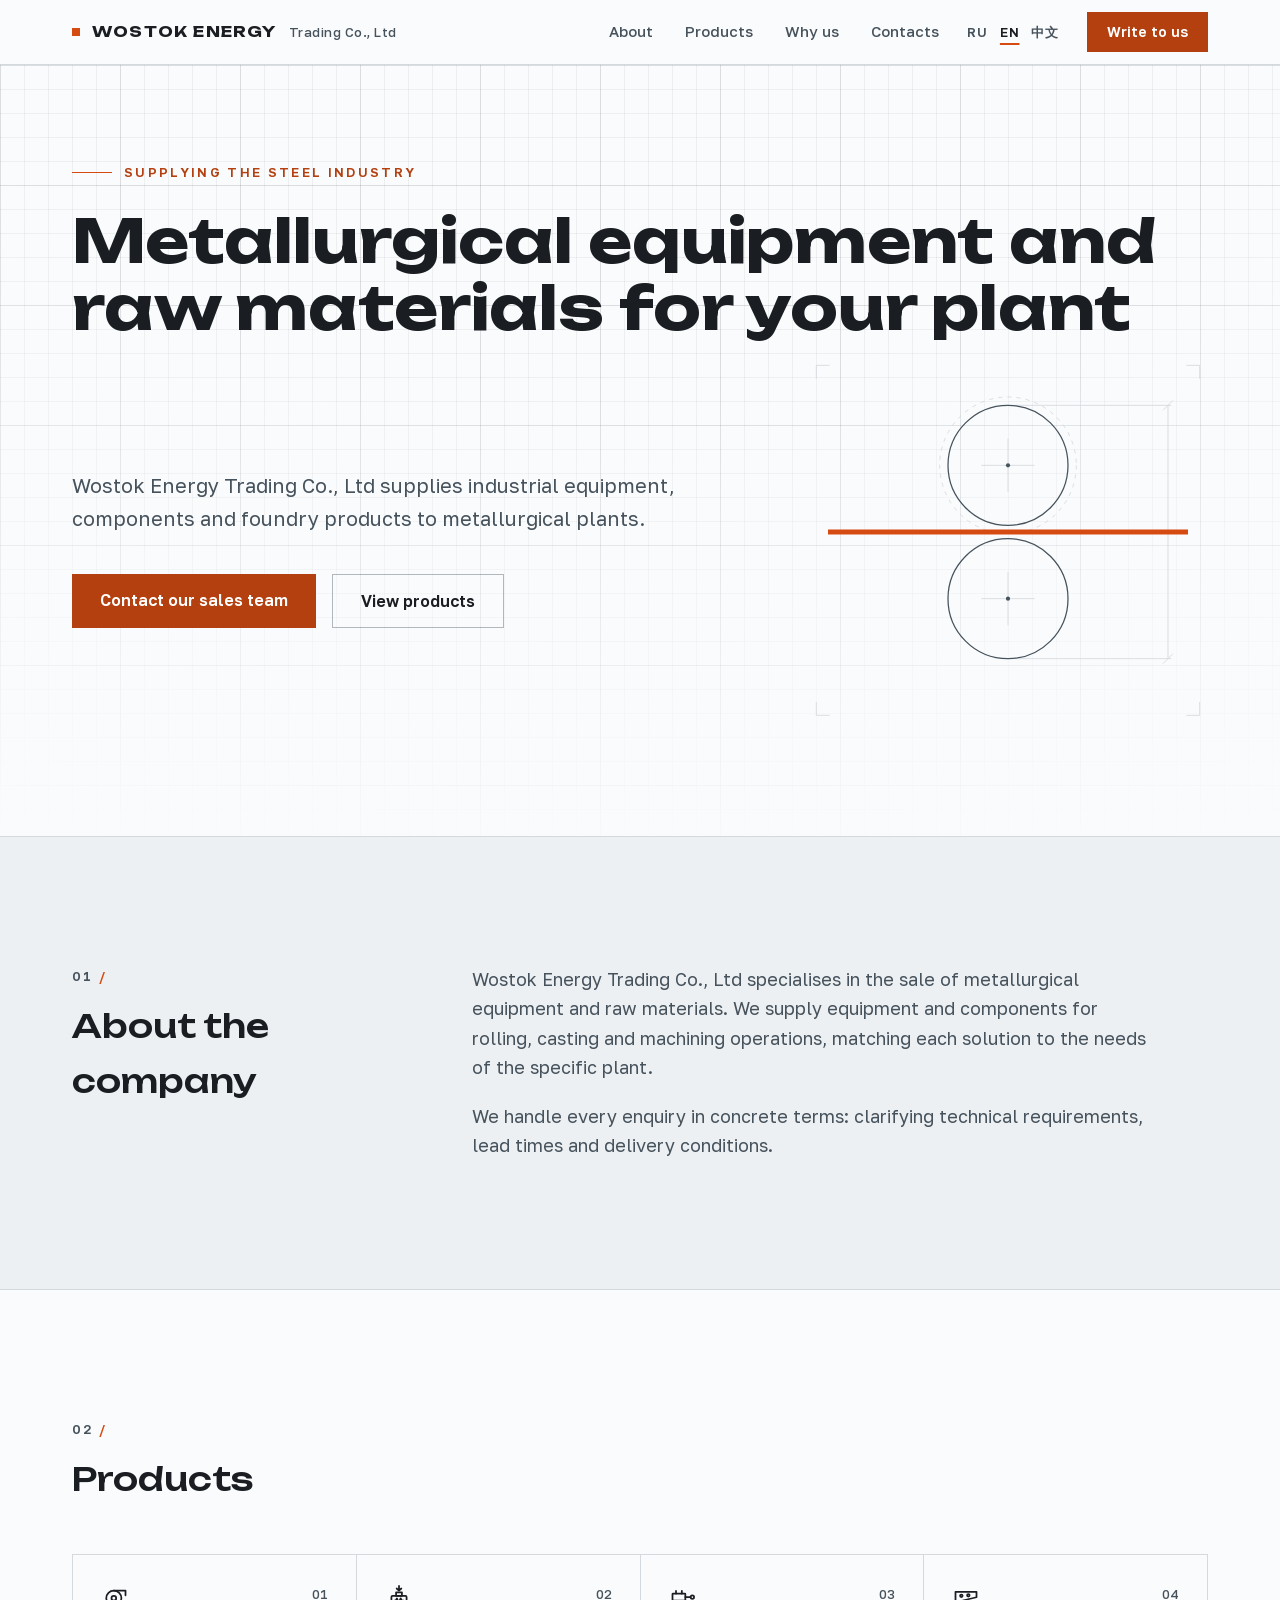
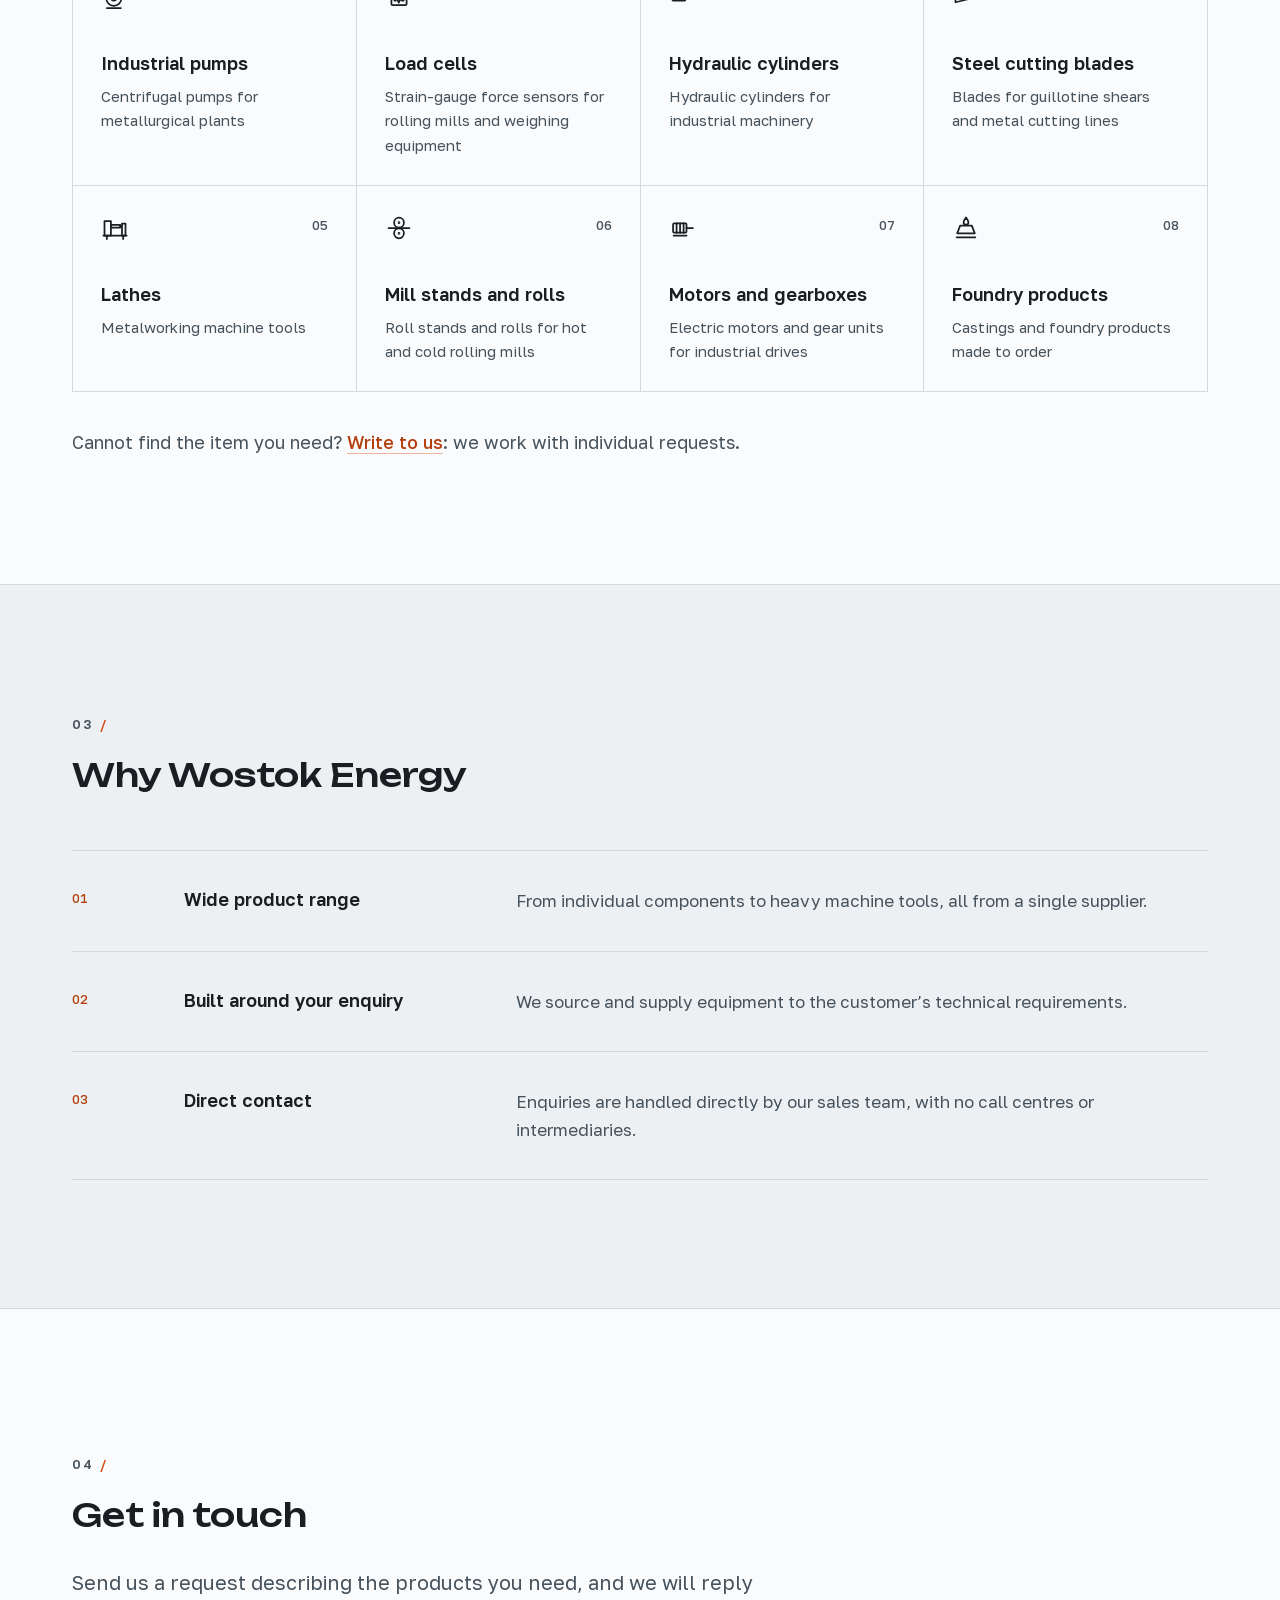
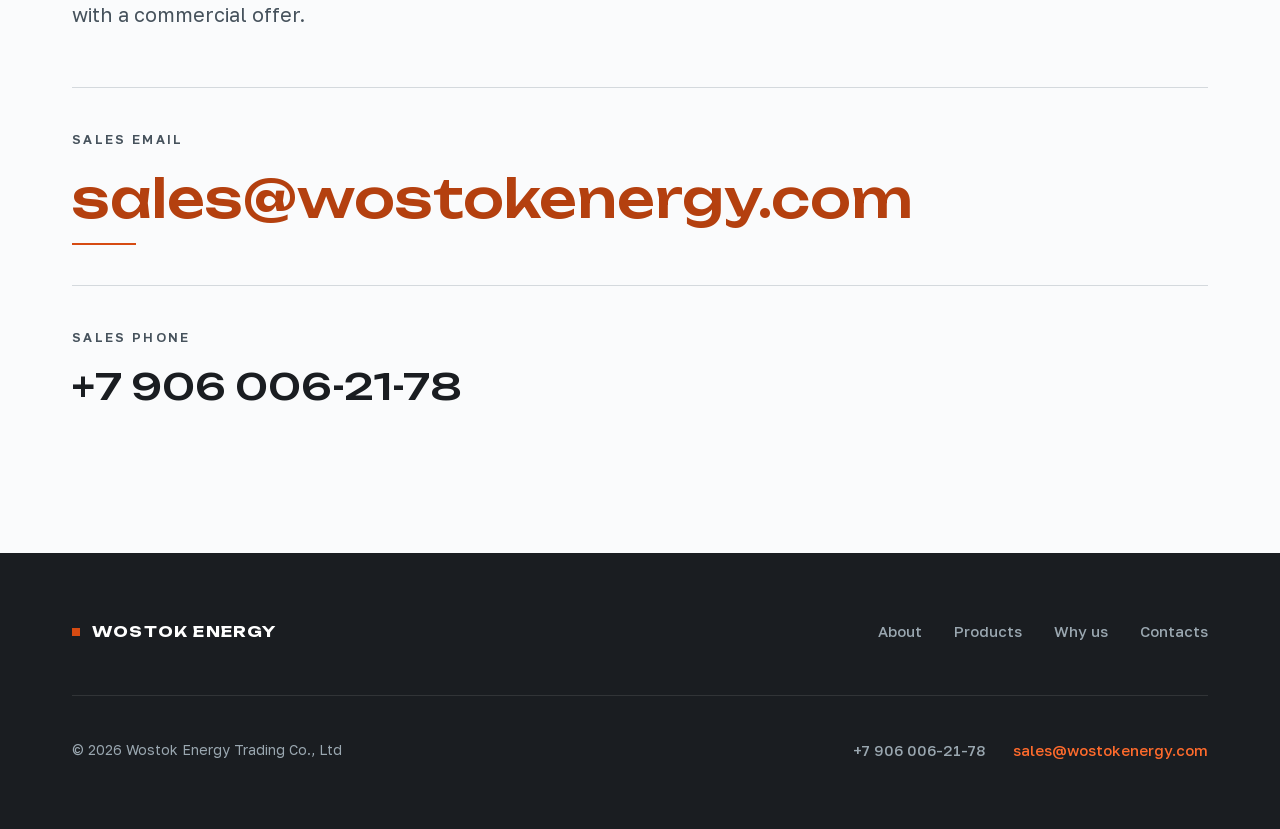
==== en/index.html @ ae7dab04 "Adding English and Chinese languages to website Allow users to toggle between Russian/English/Chines" ====
<!DOCTYPE html><html lang="en"><head><meta charset="UTF-8"><meta name="viewport" content="width=device-width, initial-scale=1"><title>Wostok Energy Trading Co., Ltd — Metallurgical Equipment and Raw Materials</title><meta name="description" content="Supplier of metallurgical equipment and raw materials: industrial pumps, hydraulic cylinders, mill stands and rolls, foundry products for steel plants."><link rel="canonical" href="https://wostokenergy.com/en/"><link rel="alternate" hreflang="ru" href="https://wostokenergy.com/"><link rel="alternate" hreflang="en" href="https://wostokenergy.com/en/"><link rel="alternate" hreflang="zh-CN" href="https://wostokenergy.com/zh/"><link rel="alternate" hreflang="x-default" href="https://wostokenergy.com/"><link rel="icon" type="image/svg+xml" href="/favicon.svg"><link rel="sitemap" href="/sitemap-index.xml"><meta name="theme-color" content="#FAFBFC"><meta name="generator" content="Astro v7.2.0"><meta property="og:type" content="website"><meta property="og:site_name" content="Wostok Energy Trading Co., Ltd"><meta property="og:title" content="Wostok Energy Trading Co., Ltd — Metallurgical Equipment and Raw Materials"><meta property="og:description" content="Supplier of metallurgical equipment and raw materials: industrial pumps, hydraulic cylinders, mill stands and rolls, foundry products for steel plants."><meta property="og:url" content="https://wostokenergy.com/en/"><meta property="og:image" content="https://wostokenergy.com/og-image.png"><meta property="og:image:width" content="1200"><meta property="og:image:height" content="630"><meta property="og:image:alt" content="Wostok Energy Trading Co., Ltd — metallurgical equipment and raw materials"><meta property="og:locale" content="en_US"><meta property="og:locale:alternate" content="ru_RU"><meta property="og:locale:alternate" content="zh_CN"><meta name="twitter:card" content="summary_large_image"><meta name="twitter:title" content="Wostok Energy Trading Co., Ltd — Metallurgical Equipment and Raw Materials"><meta name="twitter:description" content="Supplier of metallurgical equipment and raw materials: industrial pumps, hydraulic cylinders, mill stands and rolls, foundry products for steel plants."><meta name="twitter:image" content="https://wostokenergy.com/og-image.png"><link rel="preload" href="/fonts/unbounded-cyrillic.woff2" as="font" type="font/woff2" crossorigin><link rel="preload" href="/fonts/unbounded-latin.woff2" as="font" type="font/woff2" crossorigin><link rel="preload" href="/fonts/golos-text-cyrillic.woff2" as="font" type="font/woff2" crossorigin><link rel="preload" href="/fonts/golos-text-latin.woff2" as="font" type="font/woff2" crossorigin><script type="application/ld+json">{"@context":"https://schema.org","@type":"Organization","name":"Wostok Energy Trading Co., Ltd","url":"https://wostokenergy.com/","email":"sales@wostokenergy.com","telephone":"+79060062178","description":"Sale of metallurgical equipment and raw materials: industrial pumps, load cells, hydraulic cylinders, steel cutting blades, lathes, mill stands and rolls, motors and gearboxes, foundry products.","contactPoint":{"@type":"ContactPoint","contactType":"sales","email":"sales@wostokenergy.com","telephone":"+79060062178"}}</script><link rel="stylesheet" href="/_astro/Footer.1zyD-YmN.css"></head><body><a href="#main" class="skip-link">Skip to content</a><header class="sticky top-0 z-40 border-b border-line bg-paper" data-astro-cid-nen7h5rs><div class="relative mx-auto flex h-16 max-w-[1200px] items-center justify-between gap-4 px-5 md:px-8" data-astro-cid-nen7h5rs><a href="/en/" class="flex min-h-11 items-center gap-3 whitespace-nowrap" data-astro-cid-nen7h5rs><span class="block size-2 bg-molten" aria-hidden="true" data-astro-cid-nen7h5rs></span><span class="font-display text-[15px] font-bold tracking-[0.08em] text-graphite" data-astro-cid-nen7h5rs>WOSTOK ENERGY</span><span class="hidden text-[13px] font-medium tracking-[0.04em] text-steel xl:block" data-astro-cid-nen7h5rs>Trading Co.,&nbsp;Ltd</span></a><div class="flex items-center gap-5 lg:gap-7" data-astro-cid-nen7h5rs><nav class="hidden items-center gap-8 lg:flex" aria-label="Main navigation" data-astro-cid-nen7h5rs><a href="#about" class="text-[15px] font-medium whitespace-nowrap text-steel transition-colors hover:text-graphite" data-astro-cid-nen7h5rs>About</a><a href="#products" class="text-[15px] font-medium whitespace-nowrap text-steel transition-colors hover:text-graphite" data-astro-cid-nen7h5rs>Products</a><a href="#advantages" class="text-[15px] font-medium whitespace-nowrap text-steel transition-colors hover:text-graphite" data-astro-cid-nen7h5rs>Why us</a><a href="#contacts" class="text-[15px] font-medium whitespace-nowrap text-steel transition-colors hover:text-graphite" data-astro-cid-nen7h5rs>Contacts</a></nav><nav aria-label="Language" class="hidden items-center gap-3 sm:flex" data-astro-cid-nen7h5rs><a href="/" hreflang="ru" class="inline-block py-2 text-[13px] font-semibold tracking-[0.06em] whitespace-nowrap text-steel transition-colors hover:text-graphite" data-astro-cid-nen7h5rs>RU</a><span aria-current="page" class="text-[13px] font-semibold tracking-[0.06em] whitespace-nowrap text-graphite underline decoration-molten decoration-2 underline-offset-[6px]" data-astro-cid-nen7h5rs>EN</span><a href="/zh/" hreflang="zh-CN" class="inline-block py-2 text-[13px] font-semibold tracking-[0.06em] whitespace-nowrap text-steel transition-colors hover:text-graphite" data-astro-cid-nen7h5rs>中文</a></nav><a href="mailto:sales@wostokenergy.com" class="hidden bg-molten-ink px-5 py-2.5 text-sm font-semibold whitespace-nowrap text-white transition-colors hover:bg-graphite lg:block" data-astro-cid-nen7h5rs>Write to us</a><details id="mnav" class="lg:hidden" data-astro-cid-nen7h5rs><summary class="flex size-11 cursor-pointer items-center justify-center text-graphite transition-colors hover:text-molten-ink" data-astro-cid-nen7h5rs><span class="sr-only" data-astro-cid-nen7h5rs>Menu</span><svg class="icon-menu" width="24" height="24" viewBox="0 0 24 24" fill="none" stroke="currentColor" stroke-width="1.5" aria-hidden="true" data-astro-cid-nen7h5rs><path d="M3 6.5h18M3 12h18M3 17.5h18" data-astro-cid-nen7h5rs></path></svg><svg class="icon-close" width="24" height="24" viewBox="0 0 24 24" fill="none" stroke="currentColor" stroke-width="1.5" aria-hidden="true" data-astro-cid-nen7h5rs><path d="M5 5l14 14M19 5L5 19" data-astro-cid-nen7h5rs></path></svg></summary><nav class="absolute inset-x-0 top-16 flex flex-col border-b border-line bg-paper px-5 pt-2 pb-5 shadow-[0_16px_32px_rgb(26_29_33_/_0.06)]" aria-label="Mobile navigation" data-astro-cid-nen7h5rs><div class="flex items-center gap-7 border-b border-line py-2 sm:hidden" role="group" aria-label="Language" data-astro-cid-nen7h5rs><a href="/" hreflang="ru" class="inline-block py-2 text-[14px] font-semibold tracking-[0.06em] text-steel transition-colors hover:text-graphite" data-astro-cid-nen7h5rs>RU</a><span aria-current="page" class="inline-block py-2 text-[14px] font-semibold tracking-[0.06em] text-graphite underline decoration-molten decoration-2 underline-offset-[6px]" data-astro-cid-nen7h5rs>EN</span><a href="/zh/" hreflang="zh-CN" class="inline-block py-2 text-[14px] font-semibold tracking-[0.06em] text-steel transition-colors hover:text-graphite" data-astro-cid-nen7h5rs>中文</a></div><a href="#about" class="border-b border-line py-3.5 text-base font-medium text-graphite transition-colors hover:text-molten-ink" data-astro-cid-nen7h5rs>About</a><a href="#products" class="border-b border-line py-3.5 text-base font-medium text-graphite transition-colors hover:text-molten-ink" data-astro-cid-nen7h5rs>Products</a><a href="#advantages" class="border-b border-line py-3.5 text-base font-medium text-graphite transition-colors hover:text-molten-ink" data-astro-cid-nen7h5rs>Why us</a><a href="#contacts" class="border-b border-line py-3.5 text-base font-medium text-graphite transition-colors hover:text-molten-ink" data-astro-cid-nen7h5rs>Contacts</a><a href="mailto:sales@wostokenergy.com" class="mt-5 bg-molten-ink px-5 py-3 text-center text-base font-semibold text-white transition-colors hover:bg-graphite" data-astro-cid-nen7h5rs>Write to us</a></nav></details></div></div></header><!-- The only client-side JavaScript on the page: closes the mobile menu
     after a navigation link is chosen, on an outside tap, or on Escape.
     The menu itself is a plain <details> element and works without it. --><script>
  (function () {
    var d = document.getElementById('mnav');
    if (!d) return;
    document.addEventListener('click', function (e) {
      if (!d.open) return;
      var t = e.target instanceof Element ? e.target : null;
      if (!t) return;
      if (t.closest('#mnav nav a') || !t.closest('#mnav')) d.open = false;
    });
    document.addEventListener('keydown', function (e) {
      if (e.key === 'Escape' && d.open) {
        var inside = d.contains(document.activeElement);
        d.open = false;
        var s = d.querySelector('summary');
        if (inside && s) s.focus();
      }
    });
  })();
</script><main id="main"><section class="relative overflow-hidden border-b border-line"><div class="blueprint-grid absolute inset-0" aria-hidden="true"></div><div class="relative mx-auto max-w-[1200px] px-5 pt-16 pb-20 md:px-8 md:pt-24 md:pb-28"><p class="flex items-center gap-3 text-[13px] font-semibold tracking-[0.18em] uppercase text-molten-ink"><span class="block h-px w-10 bg-molten" aria-hidden="true"></span>Supplying the steel industry</p><h1 class="display-title mt-6 max-w-[24ch] font-display text-[clamp(2.2rem,5vw,3.75rem)] leading-[1.12] font-bold text-graphite lg:hyphens-none">Metallurgical equipment and raw materials for your plant</h1><div class="mt-4 grid items-center gap-14 lg:grid-cols-[minmax(0,1fr)_400px] lg:gap-20"><div><p class="mt-4 max-w-[56ch] text-lg leading-relaxed text-steel md:text-xl">Wostok Energy Trading Co., Ltd supplies industrial equipment, components and foundry products to metallurgical plants.</p><div class="mt-10 flex flex-wrap gap-4"><a href="mailto:sales@wostokenergy.com" class="bg-molten-ink px-7 py-3.5 text-base font-semibold text-white transition-colors hover:bg-graphite">Contact our sales team</a><a href="#products" class="border border-steel/40 px-7 py-3.5 text-base font-semibold text-graphite transition-colors hover:border-molten-ink hover:text-molten-ink">View products</a></div></div><!-- Technical drawing: a roll stand with a hot strip passing through. --><svg class="hidden w-full lg:block" viewBox="0 0 480 440" fill="none" aria-hidden="true"><!-- Crop marks --><g stroke="#D4D9DD" stroke-width="1"><path d="M10 26V10h16M454 10h16v16M10 414v16h16M470 414v16h-16"></path></g><!-- Dimension line with engineering slash ticks --><g stroke="#D4D9DD" stroke-width="1"><path d="M248 58h188M248 362h188M432 58v304"></path><path d="M426 64l12-12M426 368l12-12"></path></g><!-- Pitch circle (dashed) around the top roll --><circle cx="240" cy="130" r="82" stroke="#D4D9DD" stroke-width="1" stroke-dasharray="5 6"></circle><!-- Roll pair --><g stroke="#46525C" stroke-width="1.5"><circle cx="240" cy="130" r="72"></circle><circle cx="240" cy="290" r="72"></circle></g><!-- Centre crosshairs --><g stroke="#D4D9DD" stroke-width="1"><path d="M240 98v64M208 130h64M240 258v64M208 290h64"></path></g><g fill="#46525C"><circle cx="240" cy="130" r="2.5"></circle><circle cx="240" cy="290" r="2.5"></circle></g><!-- Hot strip between the rolls --><rect x="24" y="207" width="432" height="6" fill="#D64B12"></rect></svg></div></div></section><section id="about" class="scroll-mt-20 border-b border-line bg-mist"><div class="reveal mx-auto grid max-w-[1200px] gap-10 px-5 py-24 md:px-8 md:py-32 lg:grid-cols-[320px_minmax(0,1fr)] lg:gap-20"><div><p class="text-[13px] font-semibold tracking-[0.18em] text-steel tabular-nums">01 <span class="text-molten" aria-hidden="true">/</span></p><h2 class="mt-3 font-display text-[1.65rem] font-medium text-graphite md:text-[2rem]">About the company</h2></div><div class="max-w-[62ch] space-y-5 text-lg leading-relaxed text-steel"><p>Wostok Energy Trading Co., Ltd specialises in the sale of metallurgical equipment and raw materials. We supply equipment and components for rolling, casting and machining operations, matching each solution to the needs of the specific plant.</p><p>We handle every enquiry in concrete terms: clarifying technical requirements, lead times and delivery conditions.</p></div></div></section><section id="products" class="scroll-mt-20 border-b border-line bg-paper"><div class="mx-auto max-w-[1200px] px-5 py-24 md:px-8 md:py-32"><div class="reveal"><p class="text-[13px] font-semibold tracking-[0.18em] text-steel tabular-nums">02 <span class="text-molten" aria-hidden="true">/</span></p><h2 class="mt-3 font-display text-[1.65rem] font-medium text-graphite md:text-[2rem]">Products</h2></div><ul class="reveal mt-12 grid grid-cols-1 gap-px border border-line bg-line sm:grid-cols-2 xl:grid-cols-4"><li class="group flex flex-col gap-10 bg-paper p-7 transition-colors hover:bg-mist"><div class="flex items-start justify-between"><svg class="text-graphite transition-colors group-hover:text-molten-ink" width="28" height="28" viewBox="0 0 24 24" fill="none" stroke="currentColor" stroke-width="1.5" stroke-linecap="round" stroke-linejoin="round" aria-hidden="true"><circle cx="11" cy="13" r="6.5"/><path d="M11 6.5h10v4"/><circle cx="11" cy="13" r="2"/><path d="M5 21.5h12"/></svg><span class="text-[13px] font-medium text-steel tabular-nums" aria-hidden="true">01</span></div><div><h3 class="text-lg leading-snug font-semibold text-graphite">Industrial pumps</h3><p class="mt-2 text-[15px] leading-relaxed text-steel">Centrifugal pumps for metallurgical plants</p></div></li><li class="group flex flex-col gap-10 bg-paper p-7 transition-colors hover:bg-mist"><div class="flex items-start justify-between"><svg class="text-graphite transition-colors group-hover:text-molten-ink" width="28" height="28" viewBox="0 0 24 24" fill="none" stroke="currentColor" stroke-width="1.5" stroke-linecap="round" stroke-linejoin="round" aria-hidden="true"><path d="M12 2.5v4M10 4.7l2 1.8 2-1.8"/><rect x="9.5" y="8" width="5" height="3"/><rect x="5.5" y="11" width="13" height="8" rx="1"/><path d="M8 15h1.2l1-1.8 1.6 3.6 1.6-3.6 1 1.8H16"/></svg><span class="text-[13px] font-medium text-steel tabular-nums" aria-hidden="true">02</span></div><div><h3 class="text-lg leading-snug font-semibold text-graphite">Load cells</h3><p class="mt-2 text-[15px] leading-relaxed text-steel">Strain-gauge force sensors for rolling mills and weighing equipment</p></div></li><li class="group flex flex-col gap-10 bg-paper p-7 transition-colors hover:bg-mist"><div class="flex items-start justify-between"><svg class="text-graphite transition-colors group-hover:text-molten-ink" width="28" height="28" viewBox="0 0 24 24" fill="none" stroke="currentColor" stroke-width="1.5" stroke-linecap="round" stroke-linejoin="round" aria-hidden="true"><rect x="3" y="9" width="11" height="6" rx="0.5"/><path d="M14 12h4.5M6 9V6.8M11 9V6.8"/><circle cx="20" cy="12" r="1.5"/></svg><span class="text-[13px] font-medium text-steel tabular-nums" aria-hidden="true">03</span></div><div><h3 class="text-lg leading-snug font-semibold text-graphite">Hydraulic cylinders</h3><p class="mt-2 text-[15px] leading-relaxed text-steel">Hydraulic cylinders for industrial machinery</p></div></li><li class="group flex flex-col gap-10 bg-paper p-7 transition-colors hover:bg-mist"><div class="flex items-start justify-between"><svg class="text-graphite transition-colors group-hover:text-molten-ink" width="28" height="28" viewBox="0 0 24 24" fill="none" stroke="currentColor" stroke-width="1.5" stroke-linecap="round" stroke-linejoin="round" aria-hidden="true"><path d="M3 7.5h18v4.7L3 16.5z"/><circle cx="8" cy="11" r="1.1"/><circle cx="14" cy="10.6" r="1.1"/></svg><span class="text-[13px] font-medium text-steel tabular-nums" aria-hidden="true">04</span></div><div><h3 class="text-lg leading-snug font-semibold text-graphite">Steel cutting blades</h3><p class="mt-2 text-[15px] leading-relaxed text-steel">Blades for guillotine shears and metal cutting lines</p></div></li><li class="group flex flex-col gap-10 bg-paper p-7 transition-colors hover:bg-mist"><div class="flex items-start justify-between"><svg class="text-graphite transition-colors group-hover:text-molten-ink" width="28" height="28" viewBox="0 0 24 24" fill="none" stroke="currentColor" stroke-width="1.5" stroke-linecap="round" stroke-linejoin="round" aria-hidden="true"><rect x="3" y="6" width="5.5" height="12.5"/><rect x="8.5" y="9.4" width="8" height="2.2"/><path d="M16.5 10.5H18"/><rect x="18" y="8.2" width="3" height="10.3"/><path d="M2 18.5h20M5 18.5v3M19 18.5v3"/></svg><span class="text-[13px] font-medium text-steel tabular-nums" aria-hidden="true">05</span></div><div><h3 class="text-lg leading-snug font-semibold text-graphite">Lathes</h3><p class="mt-2 text-[15px] leading-relaxed text-steel">Metalworking machine tools</p></div></li><li class="group flex flex-col gap-10 bg-paper p-7 transition-colors hover:bg-mist"><div class="flex items-start justify-between"><svg class="text-graphite transition-colors group-hover:text-molten-ink" width="28" height="28" viewBox="0 0 24 24" fill="none" stroke="currentColor" stroke-width="1.5" stroke-linecap="round" stroke-linejoin="round" aria-hidden="true"><circle cx="12" cy="7.4" r="4.2"/><circle cx="12" cy="16.6" r="4.2"/><path d="M3 12h18"/><circle cx="12" cy="7.4" r="0.4"/><circle cx="12" cy="16.6" r="0.4"/></svg><span class="text-[13px] font-medium text-steel tabular-nums" aria-hidden="true">06</span></div><div><h3 class="text-lg leading-snug font-semibold text-graphite">Mill stands and rolls</h3><p class="mt-2 text-[15px] leading-relaxed text-steel">Roll stands and rolls for hot and cold rolling mills</p></div></li><li class="group flex flex-col gap-10 bg-paper p-7 transition-colors hover:bg-mist"><div class="flex items-start justify-between"><svg class="text-graphite transition-colors group-hover:text-molten-ink" width="28" height="28" viewBox="0 0 24 24" fill="none" stroke="currentColor" stroke-width="1.5" stroke-linecap="round" stroke-linejoin="round" aria-hidden="true"><rect x="3.5" y="8" width="11.5" height="8" rx="1"/><path d="M6.5 8v8M9.5 8v8M12.5 8v8M15 12h5.5M4 18.5h11"/></svg><span class="text-[13px] font-medium text-steel tabular-nums" aria-hidden="true">07</span></div><div><h3 class="text-lg leading-snug font-semibold text-graphite">Motors and gearboxes</h3><p class="mt-2 text-[15px] leading-relaxed text-steel">Electric motors and gear units for industrial drives</p></div></li><li class="group flex flex-col gap-10 bg-paper p-7 transition-colors hover:bg-mist"><div class="flex items-start justify-between"><svg class="text-graphite transition-colors group-hover:text-molten-ink" width="28" height="28" viewBox="0 0 24 24" fill="none" stroke="currentColor" stroke-width="1.5" stroke-linecap="round" stroke-linejoin="round" aria-hidden="true"><path d="M12 3c-1.4 1.8-2.1 2.9-2.1 4a2.1 2.1 0 0 0 4.2 0c0-1.1-.7-2.2-2.1-4Z"/><path d="M4.5 16.5 7 10h10l2.5 6.5zM4 20h16"/></svg><span class="text-[13px] font-medium text-steel tabular-nums" aria-hidden="true">08</span></div><div><h3 class="text-lg leading-snug font-semibold text-graphite">Foundry products</h3><p class="mt-2 text-[15px] leading-relaxed text-steel">Castings and foundry products made to order</p></div></li></ul><p class="mt-9 max-w-[70ch] text-lg text-steel">Cannot find the item you need? <a href="mailto:sales@wostokenergy.com" class="font-medium text-molten-ink underline decoration-molten/40 underline-offset-4 transition-colors hover:text-graphite hover:decoration-molten">Write to us</a>: we work with individual requests.</p></div></section><section id="advantages" class="scroll-mt-20 border-b border-line bg-mist"><div class="mx-auto max-w-[1200px] px-5 py-24 md:px-8 md:py-32"><div class="reveal"><p class="text-[13px] font-semibold tracking-[0.18em] text-steel tabular-nums">03 <span class="text-molten" aria-hidden="true">/</span></p><h2 class="mt-3 font-display text-[1.65rem] font-medium text-graphite md:text-[2rem]">Why Wostok Energy</h2></div><ul class="reveal mt-12 border-t border-line"><li class="grid gap-2 border-b border-line py-8 md:grid-cols-[80px_300px_minmax(0,1fr)] md:gap-8 md:py-9"><span class="text-[13px] font-medium text-molten-ink tabular-nums" aria-hidden="true">01</span><h3 class="text-lg leading-snug font-semibold text-graphite">Wide product range</h3><p class="max-w-[62ch] text-[17px] leading-relaxed text-steel">From individual components to heavy machine tools, all from a single supplier.</p></li><li class="grid gap-2 border-b border-line py-8 md:grid-cols-[80px_300px_minmax(0,1fr)] md:gap-8 md:py-9"><span class="text-[13px] font-medium text-molten-ink tabular-nums" aria-hidden="true">02</span><h3 class="text-lg leading-snug font-semibold text-graphite">Built around your enquiry</h3><p class="max-w-[62ch] text-[17px] leading-relaxed text-steel">We source and supply equipment to the customer’s technical requirements.</p></li><li class="grid gap-2 border-b border-line py-8 md:grid-cols-[80px_300px_minmax(0,1fr)] md:gap-8 md:py-9"><span class="text-[13px] font-medium text-molten-ink tabular-nums" aria-hidden="true">03</span><h3 class="text-lg leading-snug font-semibold text-graphite">Direct contact</h3><p class="max-w-[62ch] text-[17px] leading-relaxed text-steel">Enquiries are handled directly by our sales team, with no call centres or intermediaries.</p></li></ul></div></section><section id="contacts" class="scroll-mt-20 bg-paper"><div class="reveal mx-auto max-w-[1200px] px-5 py-24 md:px-8 md:py-36"><p class="text-[13px] font-semibold tracking-[0.18em] text-steel tabular-nums">04 <span class="text-molten" aria-hidden="true">/</span></p><h2 class="mt-3 font-display text-[1.65rem] font-medium text-graphite md:text-[2rem]">Get in touch</h2><p class="mt-6 max-w-[58ch] text-lg leading-relaxed text-steel md:text-xl">Send us a request describing the products you need, and we will reply with a commercial offer.</p><div class="mt-14 border-t border-line pt-10"><p class="text-[13px] font-semibold tracking-[0.18em] uppercase text-steel">Sales email</p><a href="mailto:sales@wostokenergy.com" class="group mt-4 inline-block font-display text-[clamp(1.1rem,4.8vw,3.25rem)] leading-tight font-medium text-molten-ink [overflow-wrap:anywhere]">sales@wostokenergy.com<span class="mt-3 block h-0.5 w-16 bg-molten transition-[width] duration-300 group-hover:w-full motion-reduce:transition-none" aria-hidden="true"></span></a></div><div class="mt-10 border-t border-line pt-10"><p class="text-[13px] font-semibold tracking-[0.18em] uppercase text-steel">Sales phone</p><a href="tel:+79060062178" class="mt-4 inline-block font-display text-[clamp(1rem,3.4vw,2.25rem)] leading-tight font-medium whitespace-nowrap text-graphite transition-colors hover:text-molten-ink">+7&nbsp;906&nbsp;006-21-78</a></div></div></section></main><footer class="bg-graphite text-white"><div class="mx-auto max-w-[1200px] px-5 py-14 md:px-8"><div class="flex flex-col justify-between gap-10 md:flex-row md:items-center"><p class="flex items-center gap-3"><span class="block size-2 bg-molten" aria-hidden="true"></span><span class="font-display text-[15px] font-bold tracking-[0.08em]">WOSTOK ENERGY</span></p><nav aria-label="Footer navigation"><ul class="flex flex-wrap gap-x-8 gap-y-2"><li><a href="#about" class="inline-block py-2.5 text-[15px] font-medium text-footer-muted transition-colors hover:text-white">About</a></li><li><a href="#products" class="inline-block py-2.5 text-[15px] font-medium text-footer-muted transition-colors hover:text-white">Products</a></li><li><a href="#advantages" class="inline-block py-2.5 text-[15px] font-medium text-footer-muted transition-colors hover:text-white">Why us</a></li><li><a href="#contacts" class="inline-block py-2.5 text-[15px] font-medium text-footer-muted transition-colors hover:text-white">Contacts</a></li></ul></nav></div><div class="mt-10 flex flex-col justify-between gap-4 border-t border-white/10 pt-8 md:flex-row md:items-center"><p class="text-sm text-footer-muted">© 2026 Wostok Energy Trading Co.,&nbsp;Ltd</p><div class="flex flex-wrap items-center gap-x-7 gap-y-1"><a href="tel:+79060062178" class="inline-block py-2.5 text-[15px] font-medium whitespace-nowrap text-footer-muted transition-colors hover:text-white">+7&nbsp;906&nbsp;006-21-78</a><a href="mailto:sales@wostokenergy.com" class="inline-block py-2.5 text-[15px] font-medium text-molten-glow transition-colors hover:text-white">sales@wostokenergy.com</a></div></div></div></footer></body></html>
---- _astro/Footer.1zyD-YmN.css ----
/*! tailwindcss v4.3.3 | MIT License | https://tailwindcss.com */
@layer properties{@supports (((-webkit-hyphens:none)) and (not (margin-trim:inline))) or ((-moz-orient:inline) and (not (color:rgb(from red r g b)))){*,:before,:after,::backdrop{--tw-space-y-reverse:0;--tw-border-style:solid;--tw-leading:initial;--tw-font-weight:initial;--tw-tracking:initial;--tw-ordinal:initial;--tw-slashed-zero:initial;--tw-numeric-figure:initial;--tw-numeric-spacing:initial;--tw-numeric-fraction:initial;--tw-shadow:0 0 #0000;--tw-shadow-color:initial;--tw-shadow-alpha:100%;--tw-inset-shadow:0 0 #0000;--tw-inset-shadow-color:initial;--tw-inset-shadow-alpha:100%;--tw-ring-color:initial;--tw-ring-shadow:0 0 #0000;--tw-inset-ring-color:initial;--tw-inset-ring-shadow:0 0 #0000;--tw-ring-inset:initial;--tw-ring-offset-width:0px;--tw-ring-offset-color:#fff;--tw-ring-offset-shadow:0 0 #0000;--tw-outline-style:solid;--tw-duration:initial}}}@layer theme{:root,:host{--font-sans:-apple-system, BlinkMacSystemFont, "Segoe UI", Roboto, "Helvetica Neue", "Noto Sans", Arial, sans-serif, "Apple Color Emoji", "Segoe UI Emoji", "Segoe UI Symbol", "Noto Color Emoji";--font-mono:ui-monospace, SFMono-Regular, Menlo, Monaco, Consolas, "Liberation Mono", "Courier New", monospace;--color-white:#fff;--spacing:.25rem;--text-sm:.875rem;--text-sm--line-height:calc(1.25 / .875);--text-base:1rem;--text-base--line-height:calc(1.5 / 1);--text-lg:1.125rem;--text-lg--line-height:calc(1.75 / 1.125);--text-xl:1.25rem;--text-xl--line-height:calc(1.75 / 1.25);--font-weight-medium:500;--font-weight-semibold:600;--font-weight-bold:700;--leading-tight:1.25;--leading-snug:1.375;--leading-relaxed:1.625;--default-transition-duration:.15s;--default-transition-timing-function:cubic-bezier(.4, 0, .2, 1);--default-font-family:var(--font-sans);--default-mono-font-family:var(--font-mono);--color-graphite:#1a1d21;--color-steel:#46525c;--color-mist:#edf0f2;--color-paper:#fafbfc;--color-molten:#d64b12;--color-molten-ink:#b4400f;--color-molten-glow:#ff6b2c;--color-line:#d4d9dd;--color-footer-muted:#9aa7b0;--font-display:"Unbounded", system-ui, sans-serif;--font-body:"Golos Text", system-ui, -apple-system, "Segoe UI", Arial, sans-serif}}@layer base{*,:after,:before,::backdrop{box-sizing:border-box;border:0 solid;margin:0;padding:0}::file-selector-button{box-sizing:border-box;border:0 solid;margin:0;padding:0}html,:host{-webkit-text-size-adjust:100%;tab-size:4;line-height:1.5;font-family:var(--default-font-family,-apple-system, BlinkMacSystemFont, "Segoe UI", Roboto, "Helvetica Neue", "Noto Sans", Arial, sans-serif, "Apple Color Emoji", "Segoe UI Emoji", "Segoe UI Symbol", "Noto Color Emoji");font-feature-settings:var(--default-font-feature-settings,normal);font-variation-settings:var(--default-font-variation-settings,normal);-webkit-tap-highlight-color:transparent}hr{height:0;color:inherit;border-top-width:1px}abbr:where([title]){text-decoration:underline dotted}h1,h2,h3,h4,h5,h6{font-size:inherit;font-weight:inherit}a{color:inherit;-webkit-text-decoration:inherit;-webkit-text-decoration:inherit;-webkit-text-decoration:inherit;text-decoration:inherit}b,strong{font-weight:bolder}code,kbd,samp,pre{font-family:var(--default-mono-font-family,ui-monospace, SFMono-Regular, Menlo, Monaco, Consolas, "Liberation Mono", "Courier New", monospace);font-feature-settings:var(--default-mono-font-feature-settings,normal);font-variation-settings:var(--default-mono-font-variation-settings,normal);font-size:1em}small{font-size:80%}sub,sup{vertical-align:baseline;font-size:75%;line-height:0;position:relative}sub{bottom:-.25em}sup{top:-.5em}table{text-indent:0;border-color:inherit;border-collapse:collapse}:-moz-focusring:where(:not(iframe)){outline:auto}progress{vertical-align:baseline}summary{display:list-item}ol,ul,menu{list-style:none}img,svg,video,canvas,audio,iframe,embed,object{vertical-align:middle;display:block}img,video{max-width:100%;height:auto}button,input,select,optgroup,textarea{font:inherit;font-feature-settings:inherit;font-variation-settings:inherit;letter-spacing:inherit;color:inherit;opacity:1;background-color:#0000;border-radius:0}::file-selector-button{font:inherit;font-feature-settings:inherit;font-variation-settings:inherit;letter-spacing:inherit;color:inherit;opacity:1;background-color:#0000;border-radius:0}:where(select:is([multiple],[size])) optgroup{font-weight:bolder}:where(select:is([multiple],[size])) optgroup option{padding-inline-start:20px}::file-selector-button{margin-inline-end:4px}::placeholder{opacity:1}@supports (not ((-webkit-appearance:-apple-pay-button))) or (contain-intrinsic-size:1px){::placeholder{color:currentColor}@supports (color:color-mix(in lab, red, red)){::placeholder{color:color-mix(in oklab, currentcolor 50%, transparent)}}}textarea{resize:vertical}::-webkit-search-decoration{-webkit-appearance:none}::-webkit-date-and-time-value{min-height:1lh;text-align:inherit}::-webkit-datetime-edit{display:inline-flex}::-webkit-datetime-edit-fields-wrapper{padding:0}::-webkit-datetime-edit{padding-block:0}::-webkit-datetime-edit-year-field{padding-block:0}::-webkit-datetime-edit-month-field{padding-block:0}::-webkit-datetime-edit-day-field{padding-block:0}::-webkit-datetime-edit-hour-field{padding-block:0}::-webkit-datetime-edit-minute-field{padding-block:0}::-webkit-datetime-edit-second-field{padding-block:0}::-webkit-datetime-edit-millisecond-field{padding-block:0}::-webkit-datetime-edit-meridiem-field{padding-block:0}::-webkit-calendar-picker-indicator{line-height:1}:-moz-ui-invalid{box-shadow:none}button,input:where([type=button],[type=reset],[type=submit]){appearance:button}::file-selector-button{appearance:button}::-webkit-inner-spin-button{height:auto}::-webkit-outer-spin-button{height:auto}[hidden]:where(:not([hidden=until-found])){display:none!important}html{scroll-behavior:auto}html:lang(zh-CN){--font-display:"Unbounded", "PingFang SC", "Hiragino Sans GB", "Microsoft YaHei", "Noto Sans SC", sans-serif;--font-body:"Golos Text", -apple-system, "PingFang SC", "Hiragino Sans GB", "Microsoft YaHei", "Noto Sans SC", sans-serif}@media (prefers-reduced-motion:no-preference){html{scroll-behavior:smooth}}body{background-color:var(--color-paper);color:var(--color-graphite);font-family:var(--font-body);-webkit-font-smoothing:antialiased;text-rendering:optimizelegibility;line-height:1.7}::selection{background-color:var(--color-molten-ink);color:#fff}:focus-visible{outline:2px solid var(--color-molten-ink);outline-offset:2px}footer :focus-visible{outline-color:var(--color-molten-glow)}summary{list-style:none}summary::-webkit-details-marker{display:none}}@layer components{.display-title{hyphens:auto;-webkit-hyphenate-limit-before:4;-webkit-hyphenate-limit-after:3;hyphenate-limit-chars:8 4 3}.skip-link{z-index:100;background-color:var(--color-graphite);color:#fff;padding:.75rem 1.25rem;font-weight:500;position:fixed;top:.75rem;left:.75rem;transform:translateY(-200%)}.skip-link:focus-visible{transform:none}.blueprint-grid{background-image:linear-gradient(90deg,#46525c12 1px,#0000 1px),linear-gradient(#46525c12 1px,#0000 1px),linear-gradient(90deg,#46525c1c 1px,#0000 1px),linear-gradient(#46525c1c 1px,#0000 1px);background-size:24px 24px,24px 24px,120px 120px,120px 120px;mask-image:radial-gradient(130% 110% at 50% 0,#000 35%,#0000 98%)}}@layer utilities{.visible{visibility:visible}.sr-only{clip-path:inset(50%);white-space:nowrap;border-width:0;width:1px;height:1px;margin:-1px;padding:0;position:absolute;overflow:hidden}.absolute{position:absolute}.relative{position:relative}.static{position:static}.sticky{position:sticky}.inset-0{inset:0}.inset-x-0{inset-inline:0}.top-0{top:0}.top-16{top:calc(var(--spacing) * 16)}.z-40{z-index:40}.mx-auto{margin-inline:auto}.mt-2{margin-top:calc(var(--spacing) * 2)}.mt-3{margin-top:calc(var(--spacing) * 3)}.mt-4{margin-top:calc(var(--spacing) * 4)}.mt-5{margin-top:calc(var(--spacing) * 5)}.mt-6{margin-top:calc(var(--spacing) * 6)}.mt-9{margin-top:calc(var(--spacing) * 9)}.mt-10{margin-top:calc(var(--spacing) * 10)}.mt-12{margin-top:calc(var(--spacing) * 12)}.mt-14{margin-top:calc(var(--spacing) * 14)}.block{display:block}.flex{display:flex}.grid{display:grid}.hidden{display:none}.inline{display:inline}.inline-block{display:inline-block}.size-2{width:calc(var(--spacing) * 2);height:calc(var(--spacing) * 2)}.size-11{width:calc(var(--spacing) * 11);height:calc(var(--spacing) * 11)}.h-0\.5{height:calc(var(--spacing) * .5)}.h-16{height:calc(var(--spacing) * 16)}.h-px{height:1px}.min-h-11{min-height:calc(var(--spacing) * 11)}.w-10{width:calc(var(--spacing) * 10)}.w-16{width:calc(var(--spacing) * 16)}.w-full{width:100%}.max-w-\[24ch\]{max-width:24ch}.max-w-\[56ch\]{max-width:56ch}.max-w-\[58ch\]{max-width:58ch}.max-w-\[62ch\]{max-width:62ch}.max-w-\[70ch\]{max-width:70ch}.max-w-\[1200px\]{max-width:1200px}.shrink{flex-shrink:1}.cursor-pointer{cursor:pointer}.scroll-mt-20{scroll-margin-top:calc(var(--spacing) * 20)}.grid-cols-1{grid-template-columns:repeat(1,minmax(0,1fr))}.flex-col{flex-direction:column}.flex-wrap{flex-wrap:wrap}.items-center{align-items:center}.items-start{align-items:flex-start}.justify-between{justify-content:space-between}.justify-center{justify-content:center}.gap-2{gap:calc(var(--spacing) * 2)}.gap-3{gap:calc(var(--spacing) * 3)}.gap-4{gap:calc(var(--spacing) * 4)}.gap-5{gap:calc(var(--spacing) * 5)}.gap-7{gap:calc(var(--spacing) * 7)}.gap-8{gap:calc(var(--spacing) * 8)}.gap-10{gap:calc(var(--spacing) * 10)}.gap-14{gap:calc(var(--spacing) * 14)}.gap-px{gap:1px}:where(.space-y-5>:not(:last-child)){--tw-space-y-reverse:0;margin-block-start:calc(calc(var(--spacing) * 5) * var(--tw-space-y-reverse));margin-block-end:calc(calc(var(--spacing) * 5) * calc(1 - var(--tw-space-y-reverse)))}.gap-x-7{column-gap:calc(var(--spacing) * 7)}.gap-x-8{column-gap:calc(var(--spacing) * 8)}.gap-y-1{row-gap:var(--spacing)}.gap-y-2{row-gap:calc(var(--spacing) * 2)}.overflow-hidden{overflow:hidden}.border{border-style:var(--tw-border-style);border-width:1px}.border-t{border-top-style:var(--tw-border-style);border-top-width:1px}.border-b{border-bottom-style:var(--tw-border-style);border-bottom-width:1px}.border-line{border-color:var(--color-line)}.border-steel\/40{border-color:#46525c66}@supports (color:color-mix(in lab, red, red)){.border-steel\/40{border-color:color-mix(in oklab, var(--color-steel) 40%, transparent)}}.border-white\/10{border-color:#ffffff1a}@supports (color:color-mix(in lab, red, red)){.border-white\/10{border-color:color-mix(in oklab, var(--color-white) 10%, transparent)}}.bg-graphite{background-color:var(--color-graphite)}.bg-line{background-color:var(--color-line)}.bg-mist{background-color:var(--color-mist)}.bg-molten{background-color:var(--color-molten)}.bg-molten-ink{background-color:var(--color-molten-ink)}.bg-paper{background-color:var(--color-paper)}.p-7{padding:calc(var(--spacing) * 7)}.px-5{padding-inline:calc(var(--spacing) * 5)}.px-7{padding-inline:calc(var(--spacing) * 7)}.py-2{padding-block:calc(var(--spacing) * 2)}.py-2\.5{padding-block:calc(var(--spacing) * 2.5)}.py-3{padding-block:calc(var(--spacing) * 3)}.py-3\.5{padding-block:calc(var(--spacing) * 3.5)}.py-8{padding-block:calc(var(--spacing) * 8)}.py-14{padding-block:calc(var(--spacing) * 14)}.py-24{padding-block:calc(var(--spacing) * 24)}.pt-2{padding-top:calc(var(--spacing) * 2)}.pt-8{padding-top:calc(var(--spacing) * 8)}.pt-10{padding-top:calc(var(--spacing) * 10)}.pt-16{padding-top:calc(var(--spacing) * 16)}.pb-5{padding-bottom:calc(var(--spacing) * 5)}.pb-20{padding-bottom:calc(var(--spacing) * 20)}.text-center{text-align:center}.font-display{font-family:var(--font-display)}.text-base{font-size:var(--text-base);line-height:var(--tw-leading,var(--text-base--line-height))}.text-lg{font-size:var(--text-lg);line-height:var(--tw-leading,var(--text-lg--line-height))}.text-sm{font-size:var(--text-sm);line-height:var(--tw-leading,var(--text-sm--line-height))}.text-\[1\.65rem\]{font-size:1.65rem}.text-\[13px\]{font-size:13px}.text-\[14px\]{font-size:14px}.text-\[15px\]{font-size:15px}.text-\[17px\]{font-size:17px}.text-\[clamp\(1\.1rem\,4\.8vw\,3\.25rem\)\]{font-size:clamp(1.1rem,4.8vw,3.25rem)}.text-\[clamp\(1rem\,3\.4vw\,2\.25rem\)\]{font-size:clamp(1rem,3.4vw,2.25rem)}.text-\[clamp\(2\.2rem\,5vw\,3\.75rem\)\]{font-size:clamp(2.2rem,5vw,3.75rem)}.leading-\[1\.12\]{--tw-leading:1.12;line-height:1.12}.leading-relaxed{--tw-leading:var(--leading-relaxed);line-height:var(--leading-relaxed)}.leading-snug{--tw-leading:var(--leading-snug);line-height:var(--leading-snug)}.leading-tight{--tw-leading:var(--leading-tight);line-height:var(--leading-tight)}.font-bold{--tw-font-weight:var(--font-weight-bold);font-weight:var(--font-weight-bold)}.font-medium{--tw-font-weight:var(--font-weight-medium);font-weight:var(--font-weight-medium)}.font-semibold{--tw-font-weight:var(--font-weight-semibold);font-weight:var(--font-weight-semibold)}.tracking-\[0\.04em\]{--tw-tracking:.04em;letter-spacing:.04em}.tracking-\[0\.06em\]{--tw-tracking:.06em;letter-spacing:.06em}.tracking-\[0\.08em\]{--tw-tracking:.08em;letter-spacing:.08em}.tracking-\[0\.18em\]{--tw-tracking:.18em;letter-spacing:.18em}.\[overflow-wrap\:anywhere\]{overflow-wrap:anywhere}.whitespace-nowrap{white-space:nowrap}.text-footer-muted{color:var(--color-footer-muted)}.text-graphite{color:var(--color-graphite)}.text-molten{color:var(--color-molten)}.text-molten-glow{color:var(--color-molten-glow)}.text-molten-ink{color:var(--color-molten-ink)}.text-steel{color:var(--color-steel)}.text-white{color:var(--color-white)}.uppercase{text-transform:uppercase}.tabular-nums{--tw-numeric-spacing:tabular-nums;font-variant-numeric:var(--tw-ordinal,) var(--tw-slashed-zero,) var(--tw-numeric-figure,) var(--tw-numeric-spacing,) var(--tw-numeric-fraction,)}.underline{text-decoration-line:underline}.decoration-molten{-webkit-text-decoration-color:var(--color-molten);-webkit-text-decoration-color:var(--color-molten);text-decoration-color:var(--color-molten)}.decoration-molten\/40{text-decoration-color:#d64b1266}@supports (color:color-mix(in lab, red, red)){.decoration-molten\/40{-webkit-text-decoration-color:color-mix(in oklab, var(--color-molten) 40%, transparent);-webkit-text-decoration-color:color-mix(in oklab, var(--color-molten) 40%, transparent);text-decoration-color:color-mix(in oklab, var(--color-molten) 40%, transparent)}}.decoration-2{text-decoration-thickness:2px}.underline-offset-4{text-underline-offset:4px}.underline-offset-\[6px\]{text-underline-offset:6px}.shadow-\[0_16px_32px_rgb\(26_29_33_\/_0\.06\)\]{--tw-shadow:0 16px 32px var(--tw-shadow-color,#1a1d210f);box-shadow:var(--tw-inset-shadow), var(--tw-inset-ring-shadow), var(--tw-ring-offset-shadow), var(--tw-ring-shadow), var(--tw-shadow)}.outline{outline-style:var(--tw-outline-style);outline-width:1px}.transition-\[width\]{transition-property:width;transition-timing-function:var(--tw-ease,var(--default-transition-timing-function));transition-duration:var(--tw-duration,var(--default-transition-duration))}.transition-colors{transition-property:color,background-color,border-color,outline-color,text-decoration-color,fill,stroke,--tw-gradient-from,--tw-gradient-via,--tw-gradient-to;transition-timing-function:var(--tw-ease,var(--default-transition-timing-function));transition-duration:var(--tw-duration,var(--default-transition-duration))}.duration-300{--tw-duration:.3s;transition-duration:.3s}@media (hover:hover){.group-hover\:w-full:is(:where(.group):hover *){width:100%}.group-hover\:text-molten-ink:is(:where(.group):hover *){color:var(--color-molten-ink)}.hover\:border-molten-ink:hover{border-color:var(--color-molten-ink)}.hover\:bg-graphite:hover{background-color:var(--color-graphite)}.hover\:bg-mist:hover{background-color:var(--color-mist)}.hover\:text-graphite:hover{color:var(--color-graphite)}.hover\:text-molten-ink:hover{color:var(--color-molten-ink)}.hover\:text-white:hover{color:var(--color-white)}.hover\:decoration-molten:hover{-webkit-text-decoration-color:var(--color-molten);-webkit-text-decoration-color:var(--color-molten);text-decoration-color:var(--color-molten)}}@media (prefers-reduced-motion:reduce){.motion-reduce\:transition-none{transition-property:none}}@media (width>=40rem){.sm\:flex{display:flex}.sm\:hidden{display:none}.sm\:grid-cols-2{grid-template-columns:repeat(2,minmax(0,1fr))}}@media (width>=48rem){.md\:grid-cols-\[80px_300px_minmax\(0\,1fr\)\]{grid-template-columns:80px 300px minmax(0,1fr)}.md\:flex-row{flex-direction:row}.md\:items-center{align-items:center}.md\:gap-8{gap:calc(var(--spacing) * 8)}.md\:px-8{padding-inline:calc(var(--spacing) * 8)}.md\:py-9{padding-block:calc(var(--spacing) * 9)}.md\:py-32{padding-block:calc(var(--spacing) * 32)}.md\:py-36{padding-block:calc(var(--spacing) * 36)}.md\:pt-24{padding-top:calc(var(--spacing) * 24)}.md\:pb-28{padding-bottom:calc(var(--spacing) * 28)}.md\:text-xl{font-size:var(--text-xl);line-height:var(--tw-leading,var(--text-xl--line-height))}.md\:text-\[2rem\]{font-size:2rem}}@media (width>=64rem){.lg\:block{display:block}.lg\:flex{display:flex}.lg\:hidden{display:none}.lg\:grid-cols-\[320px_minmax\(0\,1fr\)\]{grid-template-columns:320px minmax(0,1fr)}.lg\:grid-cols-\[minmax\(0\,1fr\)_400px\]{grid-template-columns:minmax(0,1fr) 400px}.lg\:gap-7{gap:calc(var(--spacing) * 7)}.lg\:gap-20{gap:calc(var(--spacing) * 20)}.lg\:hyphens-none{hyphens:none}}@media (width>=80rem){.xl\:block{display:block}.xl\:grid-cols-4{grid-template-columns:repeat(4,minmax(0,1fr))}}@media screen and (prefers-reduced-motion:no-preference){@supports (animation-timeline:view()){.reveal{animation:linear both reveal-up}@supports (animation-range:entry){.reveal{animation-timeline:view();animation-range:entry entry 45%}}}}@keyframes reveal-up{0%{opacity:.2;transform:translateY(20px)}to{opacity:1;transform:none}}}@font-face{font-family:Golos Text;font-style:normal;font-weight:400 600;font-display:swap;src:url(/fonts/golos-text-cyrillic.woff2)format("woff2");unicode-range:U+301,U+400-45F,U+490-491,U+4B0-4B1,U+2116}@font-face{font-family:Golos Text;font-style:normal;font-weight:400 600;font-display:swap;src:url(/fonts/golos-text-latin.woff2)format("woff2");unicode-range:U+??,U+131,U+152-153,U+2BB-2BC,U+2C6,U+2DA,U+2DC,U+304,U+308,U+329,U+2000-206F,U+20AC,U+2122,U+2191,U+2193,U+2212,U+2215,U+FEFF,U+FFFD}@font-face{font-family:Unbounded;font-style:normal;font-weight:500 700;font-display:swap;src:url(/fonts/unbounded-cyrillic.woff2)format("woff2");unicode-range:U+301,U+400-45F,U+490-491,U+4B0-4B1,U+2116}@font-face{font-family:Unbounded;font-style:normal;font-weight:500 700;font-display:swap;src:url(/fonts/unbounded-latin.woff2)format("woff2");unicode-range:U+??,U+131,U+152-153,U+2BB-2BC,U+2C6,U+2DA,U+2DC,U+304,U+308,U+329,U+2000-206F,U+20AC,U+2122,U+2191,U+2193,U+2212,U+2215,U+FEFF,U+FFFD}@property --tw-space-y-reverse{syntax:"*";inherits:false;initial-value:0}@property --tw-border-style{syntax:"*";inherits:false;initial-value:solid}@property --tw-leading{syntax:"*";inherits:false}@property --tw-font-weight{syntax:"*";inherits:false}@property --tw-tracking{syntax:"*";inherits:false}@property --tw-ordinal{syntax:"*";inherits:false}@property --tw-slashed-zero{syntax:"*";inherits:false}@property --tw-numeric-figure{syntax:"*";inherits:false}@property --tw-numeric-spacing{syntax:"*";inherits:false}@property --tw-numeric-fraction{syntax:"*";inherits:false}@property --tw-shadow{syntax:"*";inherits:false;initial-value:0 0 #0000}@property --tw-shadow-color{syntax:"*";inherits:false}@property --tw-shadow-alpha{syntax:"<percentage>";inherits:false;initial-value:100%}@property --tw-inset-shadow{syntax:"*";inherits:false;initial-value:0 0 #0000}@property --tw-inset-shadow-color{syntax:"*";inherits:false}@property --tw-inset-shadow-alpha{syntax:"<percentage>";inherits:false;initial-value:100%}@property --tw-ring-color{syntax:"*";inherits:false}@property --tw-ring-shadow{syntax:"*";inherits:false;initial-value:0 0 #0000}@property --tw-inset-ring-color{syntax:"*";inherits:false}@property --tw-inset-ring-shadow{syntax:"*";inherits:false;initial-value:0 0 #0000}@property --tw-ring-inset{syntax:"*";inherits:false}@property --tw-ring-offset-width{syntax:"<length>";inherits:false;initial-value:0}@property --tw-ring-offset-color{syntax:"*";inherits:false;initial-value:#fff}@property --tw-ring-offset-shadow{syntax:"*";inherits:false;initial-value:0 0 #0000}@property --tw-outline-style{syntax:"*";inherits:false;initial-value:solid}@property --tw-duration{syntax:"*";inherits:false}.icon-close[data-astro-cid-nen7h5rs],details[data-astro-cid-nen7h5rs][open] .icon-menu[data-astro-cid-nen7h5rs]{display:none}details[data-astro-cid-nen7h5rs][open] .icon-close[data-astro-cid-nen7h5rs]{display:block}
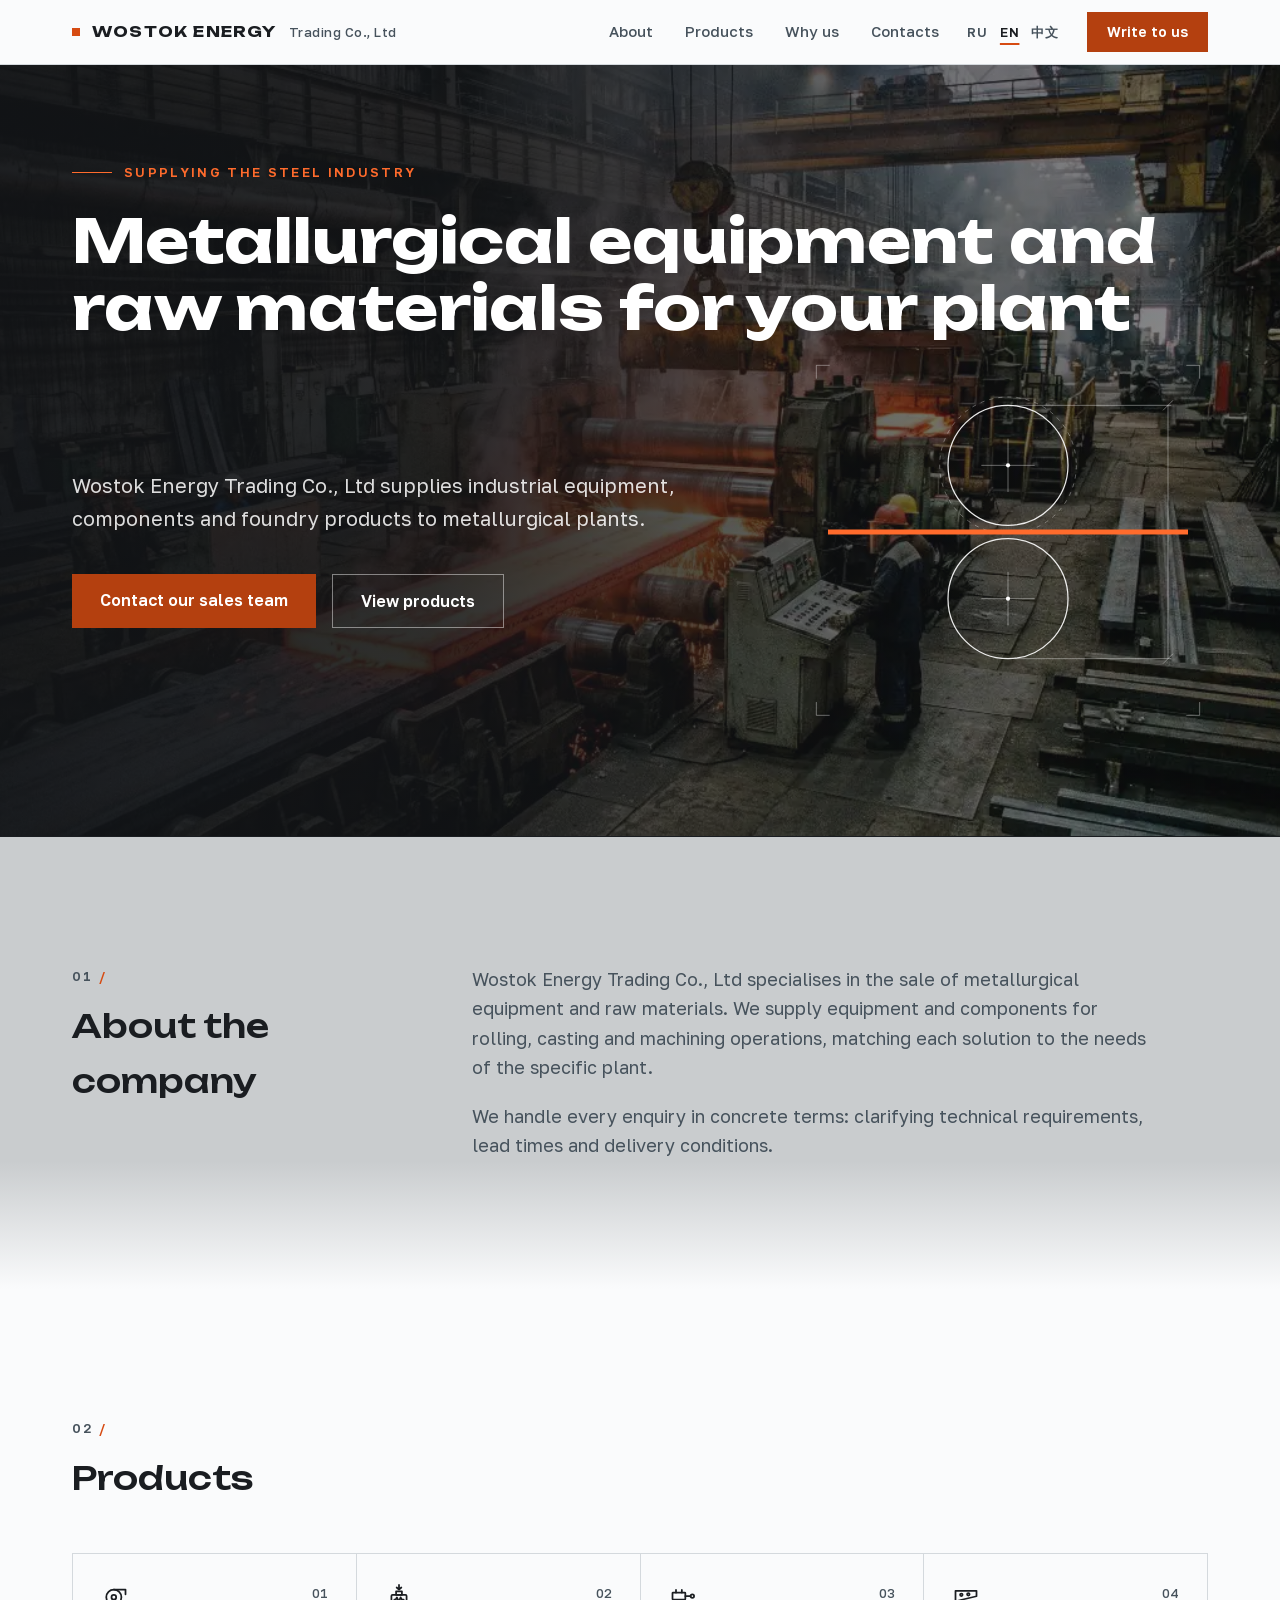
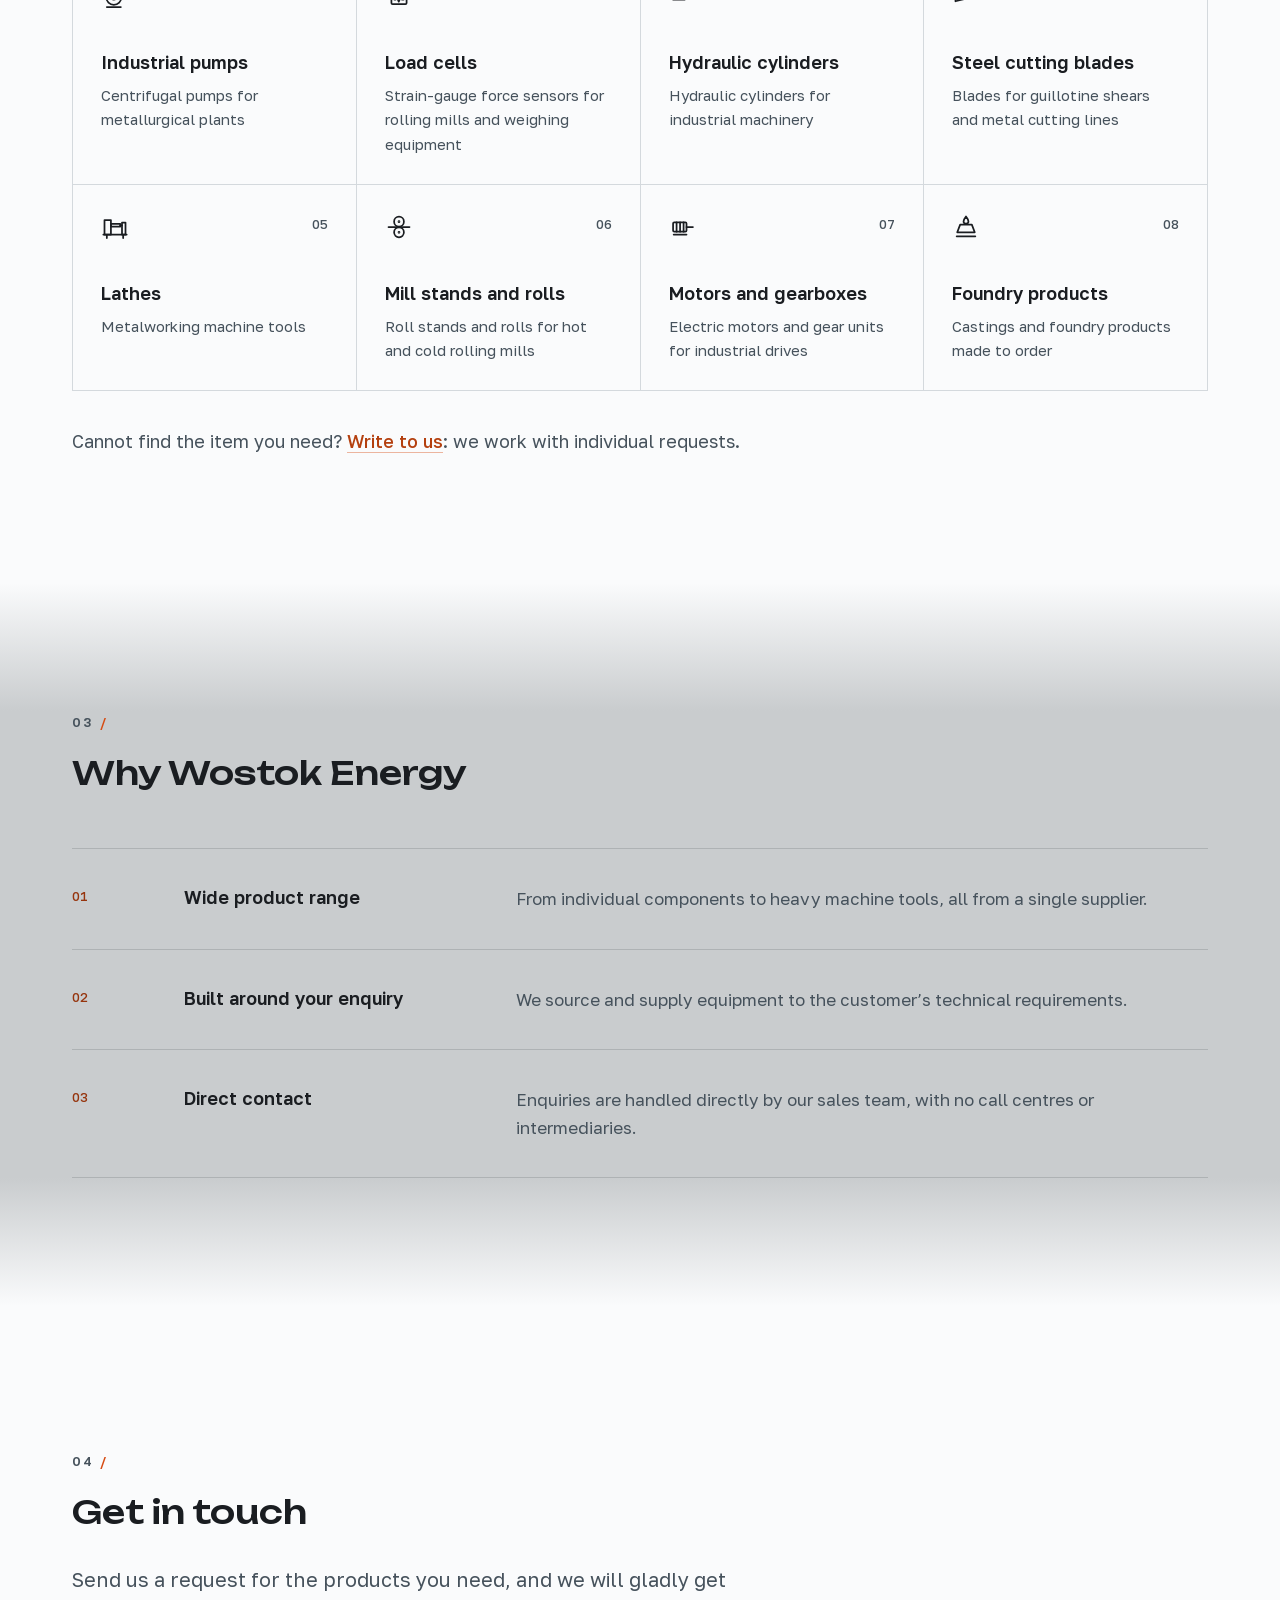
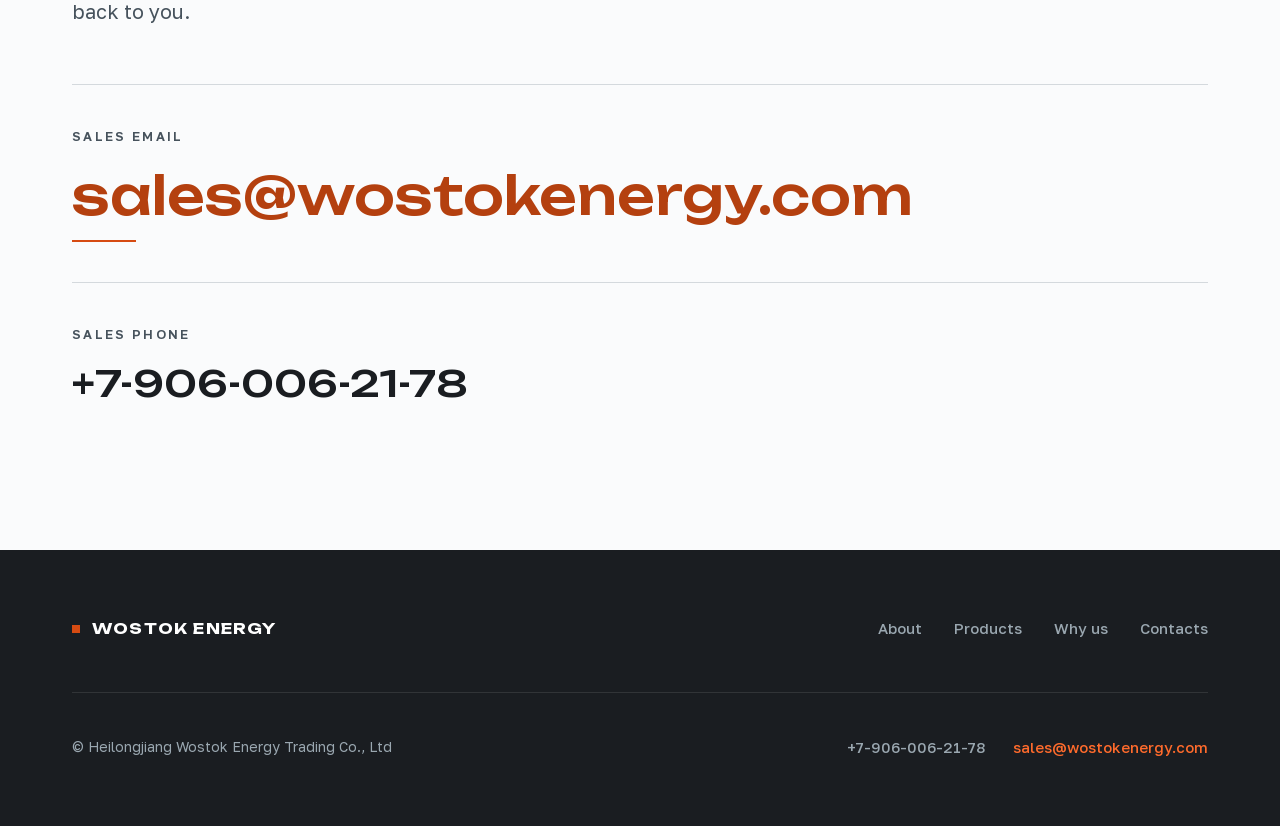
==== commit 42b20ce1: "UI Changes -Add Image to hero section -Fade gradient for grey/white sections of landing page instea" ====
--- a/en/index.html
+++ b/en/index.html
@@ -1,4 +1,4 @@
-<!DOCTYPE html><html lang="en"><head><meta charset="UTF-8"><meta name="viewport" content="width=device-width, initial-scale=1"><title>Wostok Energy Trading Co., Ltd — Metallurgical Equipment and Raw Materials</title><meta name="description" content="Supplier of metallurgical equipment and raw materials: industrial pumps, hydraulic cylinders, mill stands and rolls, foundry products for steel plants."><link rel="canonical" href="https://wostokenergy.com/en/"><link rel="alternate" hreflang="ru" href="https://wostokenergy.com/"><link rel="alternate" hreflang="en" href="https://wostokenergy.com/en/"><link rel="alternate" hreflang="zh-CN" href="https://wostokenergy.com/zh/"><link rel="alternate" hreflang="x-default" href="https://wostokenergy.com/"><link rel="icon" type="image/svg+xml" href="/favicon.svg"><link rel="sitemap" href="/sitemap-index.xml"><meta name="theme-color" content="#FAFBFC"><meta name="generator" content="Astro v7.2.0"><meta property="og:type" content="website"><meta property="og:site_name" content="Wostok Energy Trading Co., Ltd"><meta property="og:title" content="Wostok Energy Trading Co., Ltd — Metallurgical Equipment and Raw Materials"><meta property="og:description" content="Supplier of metallurgical equipment and raw materials: industrial pumps, hydraulic cylinders, mill stands and rolls, foundry products for steel plants."><meta property="og:url" content="https://wostokenergy.com/en/"><meta property="og:image" content="https://wostokenergy.com/og-image.png"><meta property="og:image:width" content="1200"><meta property="og:image:height" content="630"><meta property="og:image:alt" content="Wostok Energy Trading Co., Ltd — metallurgical equipment and raw materials"><meta property="og:locale" content="en_US"><meta property="og:locale:alternate" content="ru_RU"><meta property="og:locale:alternate" content="zh_CN"><meta name="twitter:card" content="summary_large_image"><meta name="twitter:title" content="Wostok Energy Trading Co., Ltd — Metallurgical Equipment and Raw Materials"><meta name="twitter:description" content="Supplier of metallurgical equipment and raw materials: industrial pumps, hydraulic cylinders, mill stands and rolls, foundry products for steel plants."><meta name="twitter:image" content="https://wostokenergy.com/og-image.png"><link rel="preload" href="/fonts/unbounded-cyrillic.woff2" as="font" type="font/woff2" crossorigin><link rel="preload" href="/fonts/unbounded-latin.woff2" as="font" type="font/woff2" crossorigin><link rel="preload" href="/fonts/golos-text-cyrillic.woff2" as="font" type="font/woff2" crossorigin><link rel="preload" href="/fonts/golos-text-latin.woff2" as="font" type="font/woff2" crossorigin><script type="application/ld+json">{"@context":"https://schema.org","@type":"Organization","name":"Wostok Energy Trading Co., Ltd","url":"https://wostokenergy.com/","email":"sales@wostokenergy.com","telephone":"+79060062178","description":"Sale of metallurgical equipment and raw materials: industrial pumps, load cells, hydraulic cylinders, steel cutting blades, lathes, mill stands and rolls, motors and gearboxes, foundry products.","contactPoint":{"@type":"ContactPoint","contactType":"sales","email":"sales@wostokenergy.com","telephone":"+79060062178"}}</script><link rel="stylesheet" href="/_astro/Footer.1zyD-YmN.css"></head><body><a href="#main" class="skip-link">Skip to content</a><header class="sticky top-0 z-40 border-b border-line bg-paper" data-astro-cid-nen7h5rs><div class="relative mx-auto flex h-16 max-w-[1200px] items-center justify-between gap-4 px-5 md:px-8" data-astro-cid-nen7h5rs><a href="/en/" class="flex min-h-11 items-center gap-3 whitespace-nowrap" data-astro-cid-nen7h5rs><span class="block size-2 bg-molten" aria-hidden="true" data-astro-cid-nen7h5rs></span><span class="font-display text-[15px] font-bold tracking-[0.08em] text-graphite" data-astro-cid-nen7h5rs>WOSTOK ENERGY</span><span class="hidden text-[13px] font-medium tracking-[0.04em] text-steel xl:block" data-astro-cid-nen7h5rs>Trading Co.,&nbsp;Ltd</span></a><div class="flex items-center gap-5 lg:gap-7" data-astro-cid-nen7h5rs><nav class="hidden items-center gap-8 lg:flex" aria-label="Main navigation" data-astro-cid-nen7h5rs><a href="#about" class="text-[15px] font-medium whitespace-nowrap text-steel transition-colors hover:text-graphite" data-astro-cid-nen7h5rs>About</a><a href="#products" class="text-[15px] font-medium whitespace-nowrap text-steel transition-colors hover:text-graphite" data-astro-cid-nen7h5rs>Products</a><a href="#advantages" class="text-[15px] font-medium whitespace-nowrap text-steel transition-colors hover:text-graphite" data-astro-cid-nen7h5rs>Why us</a><a href="#contacts" class="text-[15px] font-medium whitespace-nowrap text-steel transition-colors hover:text-graphite" data-astro-cid-nen7h5rs>Contacts</a></nav><nav aria-label="Language" class="hidden items-center gap-3 sm:flex" data-astro-cid-nen7h5rs><a href="/" hreflang="ru" class="inline-block py-2 text-[13px] font-semibold tracking-[0.06em] whitespace-nowrap text-steel transition-colors hover:text-graphite" data-astro-cid-nen7h5rs>RU</a><span aria-current="page" class="text-[13px] font-semibold tracking-[0.06em] whitespace-nowrap text-graphite underline decoration-molten decoration-2 underline-offset-[6px]" data-astro-cid-nen7h5rs>EN</span><a href="/zh/" hreflang="zh-CN" class="inline-block py-2 text-[13px] font-semibold tracking-[0.06em] whitespace-nowrap text-steel transition-colors hover:text-graphite" data-astro-cid-nen7h5rs>中文</a></nav><a href="mailto:sales@wostokenergy.com" class="hidden bg-molten-ink px-5 py-2.5 text-sm font-semibold whitespace-nowrap text-white transition-colors hover:bg-graphite lg:block" data-astro-cid-nen7h5rs>Write to us</a><details id="mnav" class="lg:hidden" data-astro-cid-nen7h5rs><summary class="flex size-11 cursor-pointer items-center justify-center text-graphite transition-colors hover:text-molten-ink" data-astro-cid-nen7h5rs><span class="sr-only" data-astro-cid-nen7h5rs>Menu</span><svg class="icon-menu" width="24" height="24" viewBox="0 0 24 24" fill="none" stroke="currentColor" stroke-width="1.5" aria-hidden="true" data-astro-cid-nen7h5rs><path d="M3 6.5h18M3 12h18M3 17.5h18" data-astro-cid-nen7h5rs></path></svg><svg class="icon-close" width="24" height="24" viewBox="0 0 24 24" fill="none" stroke="currentColor" stroke-width="1.5" aria-hidden="true" data-astro-cid-nen7h5rs><path d="M5 5l14 14M19 5L5 19" data-astro-cid-nen7h5rs></path></svg></summary><nav class="absolute inset-x-0 top-16 flex flex-col border-b border-line bg-paper px-5 pt-2 pb-5 shadow-[0_16px_32px_rgb(26_29_33_/_0.06)]" aria-label="Mobile navigation" data-astro-cid-nen7h5rs><div class="flex items-center gap-7 border-b border-line py-2 sm:hidden" role="group" aria-label="Language" data-astro-cid-nen7h5rs><a href="/" hreflang="ru" class="inline-block py-2 text-[14px] font-semibold tracking-[0.06em] text-steel transition-colors hover:text-graphite" data-astro-cid-nen7h5rs>RU</a><span aria-current="page" class="inline-block py-2 text-[14px] font-semibold tracking-[0.06em] text-graphite underline decoration-molten decoration-2 underline-offset-[6px]" data-astro-cid-nen7h5rs>EN</span><a href="/zh/" hreflang="zh-CN" class="inline-block py-2 text-[14px] font-semibold tracking-[0.06em] text-steel transition-colors hover:text-graphite" data-astro-cid-nen7h5rs>中文</a></div><a href="#about" class="border-b border-line py-3.5 text-base font-medium text-graphite transition-colors hover:text-molten-ink" data-astro-cid-nen7h5rs>About</a><a href="#products" class="border-b border-line py-3.5 text-base font-medium text-graphite transition-colors hover:text-molten-ink" data-astro-cid-nen7h5rs>Products</a><a href="#advantages" class="border-b border-line py-3.5 text-base font-medium text-graphite transition-colors hover:text-molten-ink" data-astro-cid-nen7h5rs>Why us</a><a href="#contacts" class="border-b border-line py-3.5 text-base font-medium text-graphite transition-colors hover:text-molten-ink" data-astro-cid-nen7h5rs>Contacts</a><a href="mailto:sales@wostokenergy.com" class="mt-5 bg-molten-ink px-5 py-3 text-center text-base font-semibold text-white transition-colors hover:bg-graphite" data-astro-cid-nen7h5rs>Write to us</a></nav></details></div></div></header><!-- The only client-side JavaScript on the page: closes the mobile menu
+<!DOCTYPE html><html lang="en"><head><meta charset="UTF-8"><meta name="viewport" content="width=device-width, initial-scale=1"><title>Wostok Energy Trading Co., Ltd — Metallurgical Equipment and Raw Materials</title><meta name="description" content="Supplier of metallurgical equipment and raw materials: industrial pumps, hydraulic cylinders, mill stands and rolls, foundry products for steel plants."><link rel="canonical" href="https://wostokenergy.com/en/"><link rel="alternate" hreflang="ru" href="https://wostokenergy.com/"><link rel="alternate" hreflang="en" href="https://wostokenergy.com/en/"><link rel="alternate" hreflang="zh-CN" href="https://wostokenergy.com/zh/"><link rel="alternate" hreflang="x-default" href="https://wostokenergy.com/"><link rel="icon" type="image/svg+xml" href="/favicon.svg"><link rel="sitemap" href="/sitemap-index.xml"><meta name="theme-color" content="#FAFBFC"><meta name="generator" content="Astro v7.2.0"><meta property="og:type" content="website"><meta property="og:site_name" content="Wostok Energy Trading Co., Ltd"><meta property="og:title" content="Wostok Energy Trading Co., Ltd — Metallurgical Equipment and Raw Materials"><meta property="og:description" content="Supplier of metallurgical equipment and raw materials: industrial pumps, hydraulic cylinders, mill stands and rolls, foundry products for steel plants."><meta property="og:url" content="https://wostokenergy.com/en/"><meta property="og:image" content="https://wostokenergy.com/og-image.png"><meta property="og:image:width" content="1200"><meta property="og:image:height" content="630"><meta property="og:image:alt" content="Wostok Energy Trading Co., Ltd — metallurgical equipment and raw materials"><meta property="og:locale" content="en_US"><meta property="og:locale:alternate" content="ru_RU"><meta property="og:locale:alternate" content="zh_CN"><meta name="twitter:card" content="summary_large_image"><meta name="twitter:title" content="Wostok Energy Trading Co., Ltd — Metallurgical Equipment and Raw Materials"><meta name="twitter:description" content="Supplier of metallurgical equipment and raw materials: industrial pumps, hydraulic cylinders, mill stands and rolls, foundry products for steel plants."><meta name="twitter:image" content="https://wostokenergy.com/og-image.png"><link rel="preload" href="/fonts/unbounded-cyrillic.woff2" as="font" type="font/woff2" crossorigin><link rel="preload" href="/fonts/unbounded-latin.woff2" as="font" type="font/woff2" crossorigin><link rel="preload" href="/fonts/golos-text-cyrillic.woff2" as="font" type="font/woff2" crossorigin><link rel="preload" href="/fonts/golos-text-latin.woff2" as="font" type="font/woff2" crossorigin><script type="application/ld+json">{"@context":"https://schema.org","@type":"Organization","name":"Wostok Energy Trading Co., Ltd","legalName":"Heilongjiang Wostok Energy Trading Co., Ltd","url":"https://wostokenergy.com/","email":"sales@wostokenergy.com","telephone":"+79060062178","description":"Sale of metallurgical equipment and raw materials: industrial pumps, load cells, hydraulic cylinders, steel cutting blades, lathes, mill stands and rolls, motors and gearboxes, foundry products.","contactPoint":{"@type":"ContactPoint","contactType":"sales","email":"sales@wostokenergy.com","telephone":"+79060062178"}}</script><link rel="stylesheet" href="/_astro/Footer.Cw6rdIGp.css"></head><body><a href="#main" class="skip-link">Skip to content</a><header class="sticky top-0 z-40 border-b border-line bg-paper" data-astro-cid-nen7h5rs><div class="relative mx-auto flex h-16 max-w-[1200px] items-center justify-between gap-4 px-5 md:px-8" data-astro-cid-nen7h5rs><a href="/en/" class="flex min-h-11 items-center gap-3 whitespace-nowrap" data-astro-cid-nen7h5rs><span class="block size-2 bg-molten" aria-hidden="true" data-astro-cid-nen7h5rs></span><span class="font-display text-[15px] font-bold tracking-[0.08em] text-graphite" data-astro-cid-nen7h5rs>WOSTOK ENERGY</span><span class="hidden text-[13px] font-medium tracking-[0.04em] text-steel xl:block" data-astro-cid-nen7h5rs>Trading Co.,&nbsp;Ltd</span></a><div class="flex items-center gap-5 lg:gap-7" data-astro-cid-nen7h5rs><nav class="hidden items-center gap-8 lg:flex" aria-label="Main navigation" data-astro-cid-nen7h5rs><a href="#about" class="text-[15px] font-medium whitespace-nowrap text-steel transition-colors hover:text-graphite" data-astro-cid-nen7h5rs>About</a><a href="#products" class="text-[15px] font-medium whitespace-nowrap text-steel transition-colors hover:text-graphite" data-astro-cid-nen7h5rs>Products</a><a href="#advantages" class="text-[15px] font-medium whitespace-nowrap text-steel transition-colors hover:text-graphite" data-astro-cid-nen7h5rs>Why us</a><a href="#contacts" class="text-[15px] font-medium whitespace-nowrap text-steel transition-colors hover:text-graphite" data-astro-cid-nen7h5rs>Contacts</a></nav><nav aria-label="Language" class="hidden items-center gap-3 sm:flex" data-astro-cid-nen7h5rs><a href="/" hreflang="ru" class="inline-block py-2 text-[13px] font-semibold tracking-[0.06em] whitespace-nowrap text-steel transition-colors hover:text-graphite" data-astro-cid-nen7h5rs>RU</a><span aria-current="page" class="text-[13px] font-semibold tracking-[0.06em] whitespace-nowrap text-graphite underline decoration-molten decoration-2 underline-offset-[6px]" data-astro-cid-nen7h5rs>EN</span><a href="/zh/" hreflang="zh-CN" class="inline-block py-2 text-[13px] font-semibold tracking-[0.06em] whitespace-nowrap text-steel transition-colors hover:text-graphite" data-astro-cid-nen7h5rs>中文</a></nav><a href="mailto:sales@wostokenergy.com" class="hidden bg-molten-ink px-5 py-2.5 text-sm font-semibold whitespace-nowrap text-white transition-colors hover:bg-graphite lg:block" data-astro-cid-nen7h5rs>Write to us</a><details id="mnav" class="lg:hidden" data-astro-cid-nen7h5rs><summary class="flex size-11 cursor-pointer items-center justify-center text-graphite transition-colors hover:text-molten-ink" data-astro-cid-nen7h5rs><span class="sr-only" data-astro-cid-nen7h5rs>Menu</span><svg class="icon-menu" width="24" height="24" viewBox="0 0 24 24" fill="none" stroke="currentColor" stroke-width="1.5" aria-hidden="true" data-astro-cid-nen7h5rs><path d="M3 6.5h18M3 12h18M3 17.5h18" data-astro-cid-nen7h5rs></path></svg><svg class="icon-close" width="24" height="24" viewBox="0 0 24 24" fill="none" stroke="currentColor" stroke-width="1.5" aria-hidden="true" data-astro-cid-nen7h5rs><path d="M5 5l14 14M19 5L5 19" data-astro-cid-nen7h5rs></path></svg></summary><nav class="absolute inset-x-0 top-16 flex flex-col border-b border-line bg-paper px-5 pt-2 pb-5 shadow-[0_16px_32px_rgb(26_29_33_/_0.06)]" aria-label="Mobile navigation" data-astro-cid-nen7h5rs><div class="flex items-center gap-7 border-b border-line py-2 sm:hidden" role="group" aria-label="Language" data-astro-cid-nen7h5rs><a href="/" hreflang="ru" class="inline-block py-2 text-[14px] font-semibold tracking-[0.06em] text-steel transition-colors hover:text-graphite" data-astro-cid-nen7h5rs>RU</a><span aria-current="page" class="inline-block py-2 text-[14px] font-semibold tracking-[0.06em] text-graphite underline decoration-molten decoration-2 underline-offset-[6px]" data-astro-cid-nen7h5rs>EN</span><a href="/zh/" hreflang="zh-CN" class="inline-block py-2 text-[14px] font-semibold tracking-[0.06em] text-steel transition-colors hover:text-graphite" data-astro-cid-nen7h5rs>中文</a></div><a href="#about" class="border-b border-line py-3.5 text-base font-medium text-graphite transition-colors hover:text-molten-ink" data-astro-cid-nen7h5rs>About</a><a href="#products" class="border-b border-line py-3.5 text-base font-medium text-graphite transition-colors hover:text-molten-ink" data-astro-cid-nen7h5rs>Products</a><a href="#advantages" class="border-b border-line py-3.5 text-base font-medium text-graphite transition-colors hover:text-molten-ink" data-astro-cid-nen7h5rs>Why us</a><a href="#contacts" class="border-b border-line py-3.5 text-base font-medium text-graphite transition-colors hover:text-molten-ink" data-astro-cid-nen7h5rs>Contacts</a><a href="mailto:sales@wostokenergy.com" class="mt-5 bg-molten-ink px-5 py-3 text-center text-base font-semibold text-white transition-colors hover:bg-graphite" data-astro-cid-nen7h5rs>Write to us</a></nav></details></div></div></header><!-- The only client-side JavaScript on the page: closes the mobile menu
      after a navigation link is chosen, on an outside tap, or on Escape.
      The menu itself is a plain <details> element and works without it. --><script>
   (function () {
@@ -19,4 +19,6 @@
       }
     });
   })();
-</script><main id="main"><section class="relative overflow-hidden border-b border-line"><div class="blueprint-grid absolute inset-0" aria-hidden="true"></div><div class="relative mx-auto max-w-[1200px] px-5 pt-16 pb-20 md:px-8 md:pt-24 md:pb-28"><p class="flex items-center gap-3 text-[13px] font-semibold tracking-[0.18em] uppercase text-molten-ink"><span class="block h-px w-10 bg-molten" aria-hidden="true"></span>Supplying the steel industry</p><h1 class="display-title mt-6 max-w-[24ch] font-display text-[clamp(2.2rem,5vw,3.75rem)] leading-[1.12] font-bold text-graphite lg:hyphens-none">Metallurgical equipment and raw materials for your plant</h1><div class="mt-4 grid items-center gap-14 lg:grid-cols-[minmax(0,1fr)_400px] lg:gap-20"><div><p class="mt-4 max-w-[56ch] text-lg leading-relaxed text-steel md:text-xl">Wostok Energy Trading Co., Ltd supplies industrial equipment, components and foundry products to metallurgical plants.</p><div class="mt-10 flex flex-wrap gap-4"><a href="mailto:sales@wostokenergy.com" class="bg-molten-ink px-7 py-3.5 text-base font-semibold text-white transition-colors hover:bg-graphite">Contact our sales team</a><a href="#products" class="border border-steel/40 px-7 py-3.5 text-base font-semibold text-graphite transition-colors hover:border-molten-ink hover:text-molten-ink">View products</a></div></div><!-- Technical drawing: a roll stand with a hot strip passing through. --><svg class="hidden w-full lg:block" viewBox="0 0 480 440" fill="none" aria-hidden="true"><!-- Crop marks --><g stroke="#D4D9DD" stroke-width="1"><path d="M10 26V10h16M454 10h16v16M10 414v16h16M470 414v16h-16"></path></g><!-- Dimension line with engineering slash ticks --><g stroke="#D4D9DD" stroke-width="1"><path d="M248 58h188M248 362h188M432 58v304"></path><path d="M426 64l12-12M426 368l12-12"></path></g><!-- Pitch circle (dashed) around the top roll --><circle cx="240" cy="130" r="82" stroke="#D4D9DD" stroke-width="1" stroke-dasharray="5 6"></circle><!-- Roll pair --><g stroke="#46525C" stroke-width="1.5"><circle cx="240" cy="130" r="72"></circle><circle cx="240" cy="290" r="72"></circle></g><!-- Centre crosshairs --><g stroke="#D4D9DD" stroke-width="1"><path d="M240 98v64M208 130h64M240 258v64M208 290h64"></path></g><g fill="#46525C"><circle cx="240" cy="130" r="2.5"></circle><circle cx="240" cy="290" r="2.5"></circle></g><!-- Hot strip between the rolls --><rect x="24" y="207" width="432" height="6" fill="#D64B12"></rect></svg></div></div></section><section id="about" class="scroll-mt-20 border-b border-line bg-mist"><div class="reveal mx-auto grid max-w-[1200px] gap-10 px-5 py-24 md:px-8 md:py-32 lg:grid-cols-[320px_minmax(0,1fr)] lg:gap-20"><div><p class="text-[13px] font-semibold tracking-[0.18em] text-steel tabular-nums">01 <span class="text-molten" aria-hidden="true">/</span></p><h2 class="mt-3 font-display text-[1.65rem] font-medium text-graphite md:text-[2rem]">About the company</h2></div><div class="max-w-[62ch] space-y-5 text-lg leading-relaxed text-steel"><p>Wostok Energy Trading Co., Ltd specialises in the sale of metallurgical equipment and raw materials. We supply equipment and components for rolling, casting and machining operations, matching each solution to the needs of the specific plant.</p><p>We handle every enquiry in concrete terms: clarifying technical requirements, lead times and delivery conditions.</p></div></div></section><section id="products" class="scroll-mt-20 border-b border-line bg-paper"><div class="mx-auto max-w-[1200px] px-5 py-24 md:px-8 md:py-32"><div class="reveal"><p class="text-[13px] font-semibold tracking-[0.18em] text-steel tabular-nums">02 <span class="text-molten" aria-hidden="true">/</span></p><h2 class="mt-3 font-display text-[1.65rem] font-medium text-graphite md:text-[2rem]">Products</h2></div><ul class="reveal mt-12 grid grid-cols-1 gap-px border border-line bg-line sm:grid-cols-2 xl:grid-cols-4"><li class="group flex flex-col gap-10 bg-paper p-7 transition-colors hover:bg-mist"><div class="flex items-start justify-between"><svg class="text-graphite transition-colors group-hover:text-molten-ink" width="28" height="28" viewBox="0 0 24 24" fill="none" stroke="currentColor" stroke-width="1.5" stroke-linecap="round" stroke-linejoin="round" aria-hidden="true"><circle cx="11" cy="13" r="6.5"/><path d="M11 6.5h10v4"/><circle cx="11" cy="13" r="2"/><path d="M5 21.5h12"/></svg><span class="text-[13px] font-medium text-steel tabular-nums" aria-hidden="true">01</span></div><div><h3 class="text-lg leading-snug font-semibold text-graphite">Industrial pumps</h3><p class="mt-2 text-[15px] leading-relaxed text-steel">Centrifugal pumps for metallurgical plants</p></div></li><li class="group flex flex-col gap-10 bg-paper p-7 transition-colors hover:bg-mist"><div class="flex items-start justify-between"><svg class="text-graphite transition-colors group-hover:text-molten-ink" width="28" height="28" viewBox="0 0 24 24" fill="none" stroke="currentColor" stroke-width="1.5" stroke-linecap="round" stroke-linejoin="round" aria-hidden="true"><path d="M12 2.5v4M10 4.7l2 1.8 2-1.8"/><rect x="9.5" y="8" width="5" height="3"/><rect x="5.5" y="11" width="13" height="8" rx="1"/><path d="M8 15h1.2l1-1.8 1.6 3.6 1.6-3.6 1 1.8H16"/></svg><span class="text-[13px] font-medium text-steel tabular-nums" aria-hidden="true">02</span></div><div><h3 class="text-lg leading-snug font-semibold text-graphite">Load cells</h3><p class="mt-2 text-[15px] leading-relaxed text-steel">Strain-gauge force sensors for rolling mills and weighing equipment</p></div></li><li class="group flex flex-col gap-10 bg-paper p-7 transition-colors hover:bg-mist"><div class="flex items-start justify-between"><svg class="text-graphite transition-colors group-hover:text-molten-ink" width="28" height="28" viewBox="0 0 24 24" fill="none" stroke="currentColor" stroke-width="1.5" stroke-linecap="round" stroke-linejoin="round" aria-hidden="true"><rect x="3" y="9" width="11" height="6" rx="0.5"/><path d="M14 12h4.5M6 9V6.8M11 9V6.8"/><circle cx="20" cy="12" r="1.5"/></svg><span class="text-[13px] font-medium text-steel tabular-nums" aria-hidden="true">03</span></div><div><h3 class="text-lg leading-snug font-semibold text-graphite">Hydraulic cylinders</h3><p class="mt-2 text-[15px] leading-relaxed text-steel">Hydraulic cylinders for industrial machinery</p></div></li><li class="group flex flex-col gap-10 bg-paper p-7 transition-colors hover:bg-mist"><div class="flex items-start justify-between"><svg class="text-graphite transition-colors group-hover:text-molten-ink" width="28" height="28" viewBox="0 0 24 24" fill="none" stroke="currentColor" stroke-width="1.5" stroke-linecap="round" stroke-linejoin="round" aria-hidden="true"><path d="M3 7.5h18v4.7L3 16.5z"/><circle cx="8" cy="11" r="1.1"/><circle cx="14" cy="10.6" r="1.1"/></svg><span class="text-[13px] font-medium text-steel tabular-nums" aria-hidden="true">04</span></div><div><h3 class="text-lg leading-snug font-semibold text-graphite">Steel cutting blades</h3><p class="mt-2 text-[15px] leading-relaxed text-steel">Blades for guillotine shears and metal cutting lines</p></div></li><li class="group flex flex-col gap-10 bg-paper p-7 transition-colors hover:bg-mist"><div class="flex items-start justify-between"><svg class="text-graphite transition-colors group-hover:text-molten-ink" width="28" height="28" viewBox="0 0 24 24" fill="none" stroke="currentColor" stroke-width="1.5" stroke-linecap="round" stroke-linejoin="round" aria-hidden="true"><rect x="3" y="6" width="5.5" height="12.5"/><rect x="8.5" y="9.4" width="8" height="2.2"/><path d="M16.5 10.5H18"/><rect x="18" y="8.2" width="3" height="10.3"/><path d="M2 18.5h20M5 18.5v3M19 18.5v3"/></svg><span class="text-[13px] font-medium text-steel tabular-nums" aria-hidden="true">05</span></div><div><h3 class="text-lg leading-snug font-semibold text-graphite">Lathes</h3><p class="mt-2 text-[15px] leading-relaxed text-steel">Metalworking machine tools</p></div></li><li class="group flex flex-col gap-10 bg-paper p-7 transition-colors hover:bg-mist"><div class="flex items-start justify-between"><svg class="text-graphite transition-colors group-hover:text-molten-ink" width="28" height="28" viewBox="0 0 24 24" fill="none" stroke="currentColor" stroke-width="1.5" stroke-linecap="round" stroke-linejoin="round" aria-hidden="true"><circle cx="12" cy="7.4" r="4.2"/><circle cx="12" cy="16.6" r="4.2"/><path d="M3 12h18"/><circle cx="12" cy="7.4" r="0.4"/><circle cx="12" cy="16.6" r="0.4"/></svg><span class="text-[13px] font-medium text-steel tabular-nums" aria-hidden="true">06</span></div><div><h3 class="text-lg leading-snug font-semibold text-graphite">Mill stands and rolls</h3><p class="mt-2 text-[15px] leading-relaxed text-steel">Roll stands and rolls for hot and cold rolling mills</p></div></li><li class="group flex flex-col gap-10 bg-paper p-7 transition-colors hover:bg-mist"><div class="flex items-start justify-between"><svg class="text-graphite transition-colors group-hover:text-molten-ink" width="28" height="28" viewBox="0 0 24 24" fill="none" stroke="currentColor" stroke-width="1.5" stroke-linecap="round" stroke-linejoin="round" aria-hidden="true"><rect x="3.5" y="8" width="11.5" height="8" rx="1"/><path d="M6.5 8v8M9.5 8v8M12.5 8v8M15 12h5.5M4 18.5h11"/></svg><span class="text-[13px] font-medium text-steel tabular-nums" aria-hidden="true">07</span></div><div><h3 class="text-lg leading-snug font-semibold text-graphite">Motors and gearboxes</h3><p class="mt-2 text-[15px] leading-relaxed text-steel">Electric motors and gear units for industrial drives</p></div></li><li class="group flex flex-col gap-10 bg-paper p-7 transition-colors hover:bg-mist"><div class="flex items-start justify-between"><svg class="text-graphite transition-colors group-hover:text-molten-ink" width="28" height="28" viewBox="0 0 24 24" fill="none" stroke="currentColor" stroke-width="1.5" stroke-linecap="round" stroke-linejoin="round" aria-hidden="true"><path d="M12 3c-1.4 1.8-2.1 2.9-2.1 4a2.1 2.1 0 0 0 4.2 0c0-1.1-.7-2.2-2.1-4Z"/><path d="M4.5 16.5 7 10h10l2.5 6.5zM4 20h16"/></svg><span class="text-[13px] font-medium text-steel tabular-nums" aria-hidden="true">08</span></div><div><h3 class="text-lg leading-snug font-semibold text-graphite">Foundry products</h3><p class="mt-2 text-[15px] leading-relaxed text-steel">Castings and foundry products made to order</p></div></li></ul><p class="mt-9 max-w-[70ch] text-lg text-steel">Cannot find the item you need? <a href="mailto:sales@wostokenergy.com" class="font-medium text-molten-ink underline decoration-molten/40 underline-offset-4 transition-colors hover:text-graphite hover:decoration-molten">Write to us</a>: we work with individual requests.</p></div></section><section id="advantages" class="scroll-mt-20 border-b border-line bg-mist"><div class="mx-auto max-w-[1200px] px-5 py-24 md:px-8 md:py-32"><div class="reveal"><p class="text-[13px] font-semibold tracking-[0.18em] text-steel tabular-nums">03 <span class="text-molten" aria-hidden="true">/</span></p><h2 class="mt-3 font-display text-[1.65rem] font-medium text-graphite md:text-[2rem]">Why Wostok Energy</h2></div><ul class="reveal mt-12 border-t border-line"><li class="grid gap-2 border-b border-line py-8 md:grid-cols-[80px_300px_minmax(0,1fr)] md:gap-8 md:py-9"><span class="text-[13px] font-medium text-molten-ink tabular-nums" aria-hidden="true">01</span><h3 class="text-lg leading-snug font-semibold text-graphite">Wide product range</h3><p class="max-w-[62ch] text-[17px] leading-relaxed text-steel">From individual components to heavy machine tools, all from a single supplier.</p></li><li class="grid gap-2 border-b border-line py-8 md:grid-cols-[80px_300px_minmax(0,1fr)] md:gap-8 md:py-9"><span class="text-[13px] font-medium text-molten-ink tabular-nums" aria-hidden="true">02</span><h3 class="text-lg leading-snug font-semibold text-graphite">Built around your enquiry</h3><p class="max-w-[62ch] text-[17px] leading-relaxed text-steel">We source and supply equipment to the customer’s technical requirements.</p></li><li class="grid gap-2 border-b border-line py-8 md:grid-cols-[80px_300px_minmax(0,1fr)] md:gap-8 md:py-9"><span class="text-[13px] font-medium text-molten-ink tabular-nums" aria-hidden="true">03</span><h3 class="text-lg leading-snug font-semibold text-graphite">Direct contact</h3><p class="max-w-[62ch] text-[17px] leading-relaxed text-steel">Enquiries are handled directly by our sales team, with no call centres or intermediaries.</p></li></ul></div></section><section id="contacts" class="scroll-mt-20 bg-paper"><div class="reveal mx-auto max-w-[1200px] px-5 py-24 md:px-8 md:py-36"><p class="text-[13px] font-semibold tracking-[0.18em] text-steel tabular-nums">04 <span class="text-molten" aria-hidden="true">/</span></p><h2 class="mt-3 font-display text-[1.65rem] font-medium text-graphite md:text-[2rem]">Get in touch</h2><p class="mt-6 max-w-[58ch] text-lg leading-relaxed text-steel md:text-xl">Send us a request describing the products you need, and we will reply with a commercial offer.</p><div class="mt-14 border-t border-line pt-10"><p class="text-[13px] font-semibold tracking-[0.18em] uppercase text-steel">Sales email</p><a href="mailto:sales@wostokenergy.com" class="group mt-4 inline-block font-display text-[clamp(1.1rem,4.8vw,3.25rem)] leading-tight font-medium text-molten-ink [overflow-wrap:anywhere]">sales@wostokenergy.com<span class="mt-3 block h-0.5 w-16 bg-molten transition-[width] duration-300 group-hover:w-full motion-reduce:transition-none" aria-hidden="true"></span></a></div><div class="mt-10 border-t border-line pt-10"><p class="text-[13px] font-semibold tracking-[0.18em] uppercase text-steel">Sales phone</p><a href="tel:+79060062178" class="mt-4 inline-block font-display text-[clamp(1rem,3.4vw,2.25rem)] leading-tight font-medium whitespace-nowrap text-graphite transition-colors hover:text-molten-ink">+7&nbsp;906&nbsp;006-21-78</a></div></div></section></main><footer class="bg-graphite text-white"><div class="mx-auto max-w-[1200px] px-5 py-14 md:px-8"><div class="flex flex-col justify-between gap-10 md:flex-row md:items-center"><p class="flex items-center gap-3"><span class="block size-2 bg-molten" aria-hidden="true"></span><span class="font-display text-[15px] font-bold tracking-[0.08em]">WOSTOK ENERGY</span></p><nav aria-label="Footer navigation"><ul class="flex flex-wrap gap-x-8 gap-y-2"><li><a href="#about" class="inline-block py-2.5 text-[15px] font-medium text-footer-muted transition-colors hover:text-white">About</a></li><li><a href="#products" class="inline-block py-2.5 text-[15px] font-medium text-footer-muted transition-colors hover:text-white">Products</a></li><li><a href="#advantages" class="inline-block py-2.5 text-[15px] font-medium text-footer-muted transition-colors hover:text-white">Why us</a></li><li><a href="#contacts" class="inline-block py-2.5 text-[15px] font-medium text-footer-muted transition-colors hover:text-white">Contacts</a></li></ul></nav></div><div class="mt-10 flex flex-col justify-between gap-4 border-t border-white/10 pt-8 md:flex-row md:items-center"><p class="text-sm text-footer-muted">© 2026 Wostok Energy Trading Co.,&nbsp;Ltd</p><div class="flex flex-wrap items-center gap-x-7 gap-y-1"><a href="tel:+79060062178" class="inline-block py-2.5 text-[15px] font-medium whitespace-nowrap text-footer-muted transition-colors hover:text-white">+7&nbsp;906&nbsp;006-21-78</a><a href="mailto:sales@wostokenergy.com" class="inline-block py-2.5 text-[15px] font-medium text-molten-glow transition-colors hover:text-white">sales@wostokenergy.com</a></div></div></div></footer></body></html>+</script><main id="main"><section class="relative overflow-hidden border-b border-graphite bg-graphite"><!-- Hot rolling mill photograph behind a graphite scrim (see .hero-scrim). --><img src="/hero-rolling-mill-1100.webp" srcset="/hero-rolling-mill-720.webp 720w, /hero-rolling-mill-1100.webp 1100w" sizes="100vw" alt="" fetchpriority="high" class="absolute inset-0 h-full w-full object-cover object-center"><div class="hero-scrim absolute inset-0" aria-hidden="true"></div><div class="relative mx-auto max-w-[1200px] px-5 pt-10 pb-14 md:px-8 md:pt-24 md:pb-28"><p class="flex items-center gap-3 text-[13px] font-semibold tracking-[0.18em] uppercase text-molten-glow"><span class="block h-px w-10 bg-molten-glow" aria-hidden="true"></span>Supplying the steel industry</p><h1 class="display-title mt-4 max-w-[24ch] font-display text-[clamp(1.9rem,5vw,3.75rem)] leading-[1.12] font-bold text-white [text-wrap:pretty] sm:mt-6 lg:hyphens-none">Metallurgical equipment and raw materials for your plant</h1><div class="mt-2 grid items-center gap-14 sm:mt-4 lg:grid-cols-[minmax(0,1fr)_400px] lg:gap-20"><div><p class="mt-2 max-w-[56ch] text-lg leading-relaxed text-white/85 [text-wrap:pretty] sm:mt-4 md:text-xl">Wostok Energy Trading Co., Ltd supplies industrial equipment, components and foundry products to metallurgical plants.</p><div class="mt-6 flex flex-wrap gap-3 sm:mt-10 sm:gap-4"><a href="mailto:sales@wostokenergy.com" class="w-full bg-molten-ink px-7 py-3.5 text-center text-base font-semibold text-white transition-colors hover:bg-paper hover:text-graphite sm:w-auto sm:text-left">Contact our sales team</a><a href="#products" class="w-full border border-white/45 px-7 py-3.5 text-center text-base font-semibold text-white transition-colors hover:border-white sm:w-auto sm:text-left">View products</a></div></div><!-- Technical drawing: a roll stand with a hot strip passing through,
+           drawn in white over the photograph. --><svg class="hidden w-full lg:block" viewBox="0 0 480 440" fill="none" aria-hidden="true"><!-- Crop marks, dimension line, slash ticks --><g stroke="#FFFFFF" stroke-opacity="0.45" stroke-width="1"><path d="M10 26V10h16M454 10h16v16M10 414v16h16M470 414v16h-16"></path><path d="M248 58h188M248 362h188M432 58v304"></path><path d="M426 64l12-12M426 368l12-12"></path></g><!-- Pitch circle (dashed) around the top roll --><circle cx="240" cy="130" r="82" stroke="#FFFFFF" stroke-opacity="0.4" stroke-width="1" stroke-dasharray="5 6"></circle><!-- Roll pair --><g stroke="#FFFFFF" stroke-opacity="0.9" stroke-width="1.5"><circle cx="240" cy="130" r="72"></circle><circle cx="240" cy="290" r="72"></circle></g><!-- Centre crosshairs --><g stroke="#FFFFFF" stroke-opacity="0.45" stroke-width="1"><path d="M240 98v64M208 130h64M240 258v64M208 290h64"></path></g><g fill="#FFFFFF"><circle cx="240" cy="130" r="2.5"></circle><circle cx="240" cy="290" r="2.5"></circle></g><!-- Hot strip between the rolls --><rect x="24" y="207" width="432" height="6" fill="#FF6B2C"></rect></svg></div></div></section><section id="about" class="section-fade-out scroll-mt-20"><div class="reveal mx-auto grid max-w-[1200px] gap-6 px-5 py-14 md:gap-10 md:px-8 md:py-32 lg:grid-cols-[320px_minmax(0,1fr)] lg:gap-20"><div><p class="text-[13px] font-semibold tracking-[0.18em] text-steel tabular-nums">01 <span class="text-molten" aria-hidden="true">/</span></p><h2 class="mt-3 font-display text-[1.65rem] font-medium text-graphite md:text-[2rem]">About the company</h2></div><div class="max-w-[62ch] space-y-5 text-lg leading-relaxed text-steel"><p>Wostok Energy Trading Co., Ltd specialises in the sale of metallurgical equipment and raw materials. We supply equipment and components for rolling, casting and machining operations, matching each solution to the needs of the specific plant.</p><p>We handle every enquiry in concrete terms: clarifying technical requirements, lead times and delivery conditions.</p></div></div></section><section id="products" class="scroll-mt-20 bg-paper"><div class="mx-auto max-w-[1200px] px-5 py-14 md:px-8 md:py-32"><div class="reveal"><p class="text-[13px] font-semibold tracking-[0.18em] text-steel tabular-nums">02 <span class="text-molten" aria-hidden="true">/</span></p><h2 class="mt-3 font-display text-[1.65rem] font-medium text-graphite md:text-[2rem]">Products</h2></div><ul class="reveal mt-8 grid grid-cols-1 gap-px border border-line bg-line sm:grid-cols-2 md:mt-12 xl:grid-cols-4"><li class="group flex items-start gap-4 bg-paper p-5 transition-colors hover:bg-mist sm:flex-col sm:gap-10 sm:p-7"><div class="flex shrink-0 items-start justify-between sm:w-full"><svg class="text-graphite transition-colors group-hover:text-molten-ink" width="28" height="28" viewBox="0 0 24 24" fill="none" stroke="currentColor" stroke-width="1.5" stroke-linecap="round" stroke-linejoin="round" aria-hidden="true"><circle cx="11" cy="13" r="6.5"/><path d="M11 6.5h10v4"/><circle cx="11" cy="13" r="2"/><path d="M5 21.5h12"/></svg><span class="hidden text-[13px] font-medium text-steel tabular-nums sm:block" aria-hidden="true">01</span></div><div class="min-w-0"><h3 class="text-base leading-snug font-semibold text-graphite sm:text-lg">Industrial pumps</h3><p class="mt-1 text-[14px] leading-relaxed text-steel sm:mt-2 sm:text-[15px]">Centrifugal pumps for metallurgical plants</p></div></li><li class="group flex items-start gap-4 bg-paper p-5 transition-colors hover:bg-mist sm:flex-col sm:gap-10 sm:p-7"><div class="flex shrink-0 items-start justify-between sm:w-full"><svg class="text-graphite transition-colors group-hover:text-molten-ink" width="28" height="28" viewBox="0 0 24 24" fill="none" stroke="currentColor" stroke-width="1.5" stroke-linecap="round" stroke-linejoin="round" aria-hidden="true"><path d="M12 2.5v4M10 4.7l2 1.8 2-1.8"/><rect x="9.5" y="8" width="5" height="3"/><rect x="5.5" y="11" width="13" height="8" rx="1"/><path d="M8 15h1.2l1-1.8 1.6 3.6 1.6-3.6 1 1.8H16"/></svg><span class="hidden text-[13px] font-medium text-steel tabular-nums sm:block" aria-hidden="true">02</span></div><div class="min-w-0"><h3 class="text-base leading-snug font-semibold text-graphite sm:text-lg">Load cells</h3><p class="mt-1 text-[14px] leading-relaxed text-steel sm:mt-2 sm:text-[15px]">Strain-gauge force sensors for rolling mills and weighing equipment</p></div></li><li class="group flex items-start gap-4 bg-paper p-5 transition-colors hover:bg-mist sm:flex-col sm:gap-10 sm:p-7"><div class="flex shrink-0 items-start justify-between sm:w-full"><svg class="text-graphite transition-colors group-hover:text-molten-ink" width="28" height="28" viewBox="0 0 24 24" fill="none" stroke="currentColor" stroke-width="1.5" stroke-linecap="round" stroke-linejoin="round" aria-hidden="true"><rect x="3" y="9" width="11" height="6" rx="0.5"/><path d="M14 12h4.5M6 9V6.8M11 9V6.8"/><circle cx="20" cy="12" r="1.5"/></svg><span class="hidden text-[13px] font-medium text-steel tabular-nums sm:block" aria-hidden="true">03</span></div><div class="min-w-0"><h3 class="text-base leading-snug font-semibold text-graphite sm:text-lg">Hydraulic cylinders</h3><p class="mt-1 text-[14px] leading-relaxed text-steel sm:mt-2 sm:text-[15px]">Hydraulic cylinders for industrial machinery</p></div></li><li class="group flex items-start gap-4 bg-paper p-5 transition-colors hover:bg-mist sm:flex-col sm:gap-10 sm:p-7"><div class="flex shrink-0 items-start justify-between sm:w-full"><svg class="text-graphite transition-colors group-hover:text-molten-ink" width="28" height="28" viewBox="0 0 24 24" fill="none" stroke="currentColor" stroke-width="1.5" stroke-linecap="round" stroke-linejoin="round" aria-hidden="true"><path d="M3 7.5h18v4.7L3 16.5z"/><circle cx="8" cy="11" r="1.1"/><circle cx="14" cy="10.6" r="1.1"/></svg><span class="hidden text-[13px] font-medium text-steel tabular-nums sm:block" aria-hidden="true">04</span></div><div class="min-w-0"><h3 class="text-base leading-snug font-semibold text-graphite sm:text-lg">Steel cutting blades</h3><p class="mt-1 text-[14px] leading-relaxed text-steel sm:mt-2 sm:text-[15px]">Blades for guillotine shears and metal cutting lines</p></div></li><li class="group flex items-start gap-4 bg-paper p-5 transition-colors hover:bg-mist sm:flex-col sm:gap-10 sm:p-7"><div class="flex shrink-0 items-start justify-between sm:w-full"><svg class="text-graphite transition-colors group-hover:text-molten-ink" width="28" height="28" viewBox="0 0 24 24" fill="none" stroke="currentColor" stroke-width="1.5" stroke-linecap="round" stroke-linejoin="round" aria-hidden="true"><rect x="3" y="6" width="5.5" height="12.5"/><rect x="8.5" y="9.4" width="8" height="2.2"/><path d="M16.5 10.5H18"/><rect x="18" y="8.2" width="3" height="10.3"/><path d="M2 18.5h20M5 18.5v3M19 18.5v3"/></svg><span class="hidden text-[13px] font-medium text-steel tabular-nums sm:block" aria-hidden="true">05</span></div><div class="min-w-0"><h3 class="text-base leading-snug font-semibold text-graphite sm:text-lg">Lathes</h3><p class="mt-1 text-[14px] leading-relaxed text-steel sm:mt-2 sm:text-[15px]">Metalworking machine tools</p></div></li><li class="group flex items-start gap-4 bg-paper p-5 transition-colors hover:bg-mist sm:flex-col sm:gap-10 sm:p-7"><div class="flex shrink-0 items-start justify-between sm:w-full"><svg class="text-graphite transition-colors group-hover:text-molten-ink" width="28" height="28" viewBox="0 0 24 24" fill="none" stroke="currentColor" stroke-width="1.5" stroke-linecap="round" stroke-linejoin="round" aria-hidden="true"><circle cx="12" cy="7.4" r="4.2"/><circle cx="12" cy="16.6" r="4.2"/><path d="M3 12h18"/><circle cx="12" cy="7.4" r="0.4"/><circle cx="12" cy="16.6" r="0.4"/></svg><span class="hidden text-[13px] font-medium text-steel tabular-nums sm:block" aria-hidden="true">06</span></div><div class="min-w-0"><h3 class="text-base leading-snug font-semibold text-graphite sm:text-lg">Mill stands and rolls</h3><p class="mt-1 text-[14px] leading-relaxed text-steel sm:mt-2 sm:text-[15px]">Roll stands and rolls for hot and cold rolling mills</p></div></li><li class="group flex items-start gap-4 bg-paper p-5 transition-colors hover:bg-mist sm:flex-col sm:gap-10 sm:p-7"><div class="flex shrink-0 items-start justify-between sm:w-full"><svg class="text-graphite transition-colors group-hover:text-molten-ink" width="28" height="28" viewBox="0 0 24 24" fill="none" stroke="currentColor" stroke-width="1.5" stroke-linecap="round" stroke-linejoin="round" aria-hidden="true"><rect x="3.5" y="8" width="11.5" height="8" rx="1"/><path d="M6.5 8v8M9.5 8v8M12.5 8v8M15 12h5.5M4 18.5h11"/></svg><span class="hidden text-[13px] font-medium text-steel tabular-nums sm:block" aria-hidden="true">07</span></div><div class="min-w-0"><h3 class="text-base leading-snug font-semibold text-graphite sm:text-lg">Motors and gearboxes</h3><p class="mt-1 text-[14px] leading-relaxed text-steel sm:mt-2 sm:text-[15px]">Electric motors and gear units for industrial drives</p></div></li><li class="group flex items-start gap-4 bg-paper p-5 transition-colors hover:bg-mist sm:flex-col sm:gap-10 sm:p-7"><div class="flex shrink-0 items-start justify-between sm:w-full"><svg class="text-graphite transition-colors group-hover:text-molten-ink" width="28" height="28" viewBox="0 0 24 24" fill="none" stroke="currentColor" stroke-width="1.5" stroke-linecap="round" stroke-linejoin="round" aria-hidden="true"><path d="M12 3c-1.4 1.8-2.1 2.9-2.1 4a2.1 2.1 0 0 0 4.2 0c0-1.1-.7-2.2-2.1-4Z"/><path d="M4.5 16.5 7 10h10l2.5 6.5zM4 20h16"/></svg><span class="hidden text-[13px] font-medium text-steel tabular-nums sm:block" aria-hidden="true">08</span></div><div class="min-w-0"><h3 class="text-base leading-snug font-semibold text-graphite sm:text-lg">Foundry products</h3><p class="mt-1 text-[14px] leading-relaxed text-steel sm:mt-2 sm:text-[15px]">Castings and foundry products made to order</p></div></li></ul><p class="mt-6 max-w-[70ch] text-base text-steel md:mt-9 md:text-lg">Cannot find the item you need? <a href="mailto:sales@wostokenergy.com" class="font-medium text-molten-ink underline decoration-molten/40 underline-offset-4 transition-colors hover:text-graphite hover:decoration-molten">Write to us</a>: we work with individual requests.</p></div></section><section id="advantages" class="section-fade-in-out scroll-mt-20"><div class="mx-auto max-w-[1200px] px-5 py-14 md:px-8 md:py-32"><div class="reveal"><p class="text-[13px] font-semibold tracking-[0.18em] text-steel tabular-nums">03 <span class="text-molten" aria-hidden="true">/</span></p><h2 class="mt-3 font-display text-[1.65rem] font-medium text-graphite md:text-[2rem]">Why Wostok Energy</h2></div><ul class="reveal mt-8 border-t border-graphite/15 md:mt-12"><li class="grid gap-2 border-b border-graphite/15 py-6 md:grid-cols-[80px_300px_minmax(0,1fr)] md:gap-8 md:py-9"><span class="text-[13px] font-medium text-molten-deep tabular-nums" aria-hidden="true">01</span><h3 class="text-lg leading-snug font-semibold text-graphite">Wide product range</h3><p class="max-w-[62ch] text-[17px] leading-relaxed text-steel">From individual components to heavy machine tools, all from a single supplier.</p></li><li class="grid gap-2 border-b border-graphite/15 py-6 md:grid-cols-[80px_300px_minmax(0,1fr)] md:gap-8 md:py-9"><span class="text-[13px] font-medium text-molten-deep tabular-nums" aria-hidden="true">02</span><h3 class="text-lg leading-snug font-semibold text-graphite">Built around your enquiry</h3><p class="max-w-[62ch] text-[17px] leading-relaxed text-steel">We source and supply equipment to the customer’s technical requirements.</p></li><li class="grid gap-2 border-b border-graphite/15 py-6 md:grid-cols-[80px_300px_minmax(0,1fr)] md:gap-8 md:py-9"><span class="text-[13px] font-medium text-molten-deep tabular-nums" aria-hidden="true">03</span><h3 class="text-lg leading-snug font-semibold text-graphite">Direct contact</h3><p class="max-w-[62ch] text-[17px] leading-relaxed text-steel">Enquiries are handled directly by our sales team, with no call centres or intermediaries.</p></li></ul></div></section><section id="contacts" class="scroll-mt-20 bg-paper"><div class="reveal mx-auto max-w-[1200px] px-5 py-14 md:px-8 md:py-36"><p class="text-[13px] font-semibold tracking-[0.18em] text-steel tabular-nums">04 <span class="text-molten" aria-hidden="true">/</span></p><h2 class="mt-3 font-display text-[1.65rem] font-medium text-graphite md:text-[2rem]">Get in touch</h2><p class="mt-6 max-w-[58ch] text-lg leading-relaxed text-steel md:text-xl">Send us a request for the products you need, and we will gladly get back to you.</p><!-- On phones the tap-to-call number comes first and larger; from md up
+         the email is the primary conversion point, exactly as before. --><div class="mt-10 flex flex-col gap-8 md:mt-14 md:gap-10"><div class="order-1 border-t border-line pt-8 md:order-2 md:pt-10"><p class="text-[13px] font-semibold tracking-[0.18em] uppercase text-steel">Sales phone</p><a href="tel:+79060062178" class="mt-4 inline-block font-display text-[clamp(1.5rem,3.4vw,2.25rem)] leading-tight font-medium whitespace-nowrap text-graphite transition-colors hover:text-molten-ink">+7-906-006-21-78</a></div><div class="order-2 border-t border-line pt-8 md:order-1 md:pt-10"><p class="text-[13px] font-semibold tracking-[0.18em] uppercase text-steel">Sales email</p><a href="mailto:sales@wostokenergy.com" class="group mt-4 inline-block font-display text-[clamp(1.1rem,4.8vw,3.25rem)] leading-tight font-medium text-molten-ink [overflow-wrap:anywhere]">sales@wostokenergy.com<span class="mt-3 block h-0.5 w-16 bg-molten transition-[width] duration-300 group-hover:w-full motion-reduce:transition-none" aria-hidden="true"></span></a></div></div></div></section></main><footer class="bg-graphite text-white"><!-- pb-30 below md clears the fixed MobileCtaBar so the last links stay reachable. --><div class="mx-auto max-w-[1200px] px-5 pt-14 pb-30 md:px-8 md:pb-14"><div class="flex flex-col justify-between gap-10 md:flex-row md:items-center"><p class="flex items-center gap-3"><span class="block size-2 bg-molten" aria-hidden="true"></span><span class="font-display text-[15px] font-bold tracking-[0.08em]">WOSTOK ENERGY</span></p><nav aria-label="Footer navigation"><ul class="flex flex-wrap gap-x-8 gap-y-2"><li><a href="#about" class="inline-block py-2.5 text-[15px] font-medium text-footer-muted transition-colors hover:text-white">About</a></li><li><a href="#products" class="inline-block py-2.5 text-[15px] font-medium text-footer-muted transition-colors hover:text-white">Products</a></li><li><a href="#advantages" class="inline-block py-2.5 text-[15px] font-medium text-footer-muted transition-colors hover:text-white">Why us</a></li><li><a href="#contacts" class="inline-block py-2.5 text-[15px] font-medium text-footer-muted transition-colors hover:text-white">Contacts</a></li></ul></nav></div><div class="mt-10 flex flex-col justify-between gap-4 border-t border-white/10 pt-8 md:flex-row md:items-center"><p class="text-sm text-footer-muted">© Heilongjiang Wostok Energy Trading Co.,&nbsp;Ltd</p><div class="flex flex-wrap items-center gap-x-7 gap-y-1"><a href="tel:+79060062178" class="inline-block py-2.5 text-[15px] font-medium whitespace-nowrap text-footer-muted transition-colors hover:text-white">+7-906-006-21-78</a><a href="mailto:sales@wostokenergy.com" class="inline-block py-2.5 text-[15px] font-medium text-molten-glow transition-colors hover:text-white">sales@wostokenergy.com</a></div></div></div></footer><div class="fixed inset-x-0 bottom-0 z-40 grid grid-cols-2 gap-px border-t border-line bg-line pb-[env(safe-area-inset-bottom)] md:hidden"><a href="tel:+79060062178" class="bg-paper py-3.5 text-center text-[15px] font-semibold text-graphite transition-colors hover:bg-mist">Call us</a><a href="mailto:sales@wostokenergy.com" class="bg-molten-ink py-3.5 text-center text-[15px] font-semibold text-white transition-colors hover:bg-graphite">Email us</a></div></body></html>
--- a/_astro/Footer.Cw6rdIGp.css
+++ b/_astro/Footer.Cw6rdIGp.css
@@ -0,0 +1,2 @@
+/*! tailwindcss v4.3.3 | MIT License | https://tailwindcss.com */
+@layer properties{@supports (((-webkit-hyphens:none)) and (not (margin-trim:inline))) or ((-moz-orient:inline) and (not (color:rgb(from red r g b)))){*,:before,:after,::backdrop{--tw-space-y-reverse:0;--tw-border-style:solid;--tw-leading:initial;--tw-font-weight:initial;--tw-tracking:initial;--tw-ordinal:initial;--tw-slashed-zero:initial;--tw-numeric-figure:initial;--tw-numeric-spacing:initial;--tw-numeric-fraction:initial;--tw-shadow:0 0 #0000;--tw-shadow-color:initial;--tw-shadow-alpha:100%;--tw-inset-shadow:0 0 #0000;--tw-inset-shadow-color:initial;--tw-inset-shadow-alpha:100%;--tw-ring-color:initial;--tw-ring-shadow:0 0 #0000;--tw-inset-ring-color:initial;--tw-inset-ring-shadow:0 0 #0000;--tw-ring-inset:initial;--tw-ring-offset-width:0px;--tw-ring-offset-color:#fff;--tw-ring-offset-shadow:0 0 #0000;--tw-outline-style:solid;--tw-duration:initial}}}@layer theme{:root,:host{--font-sans:-apple-system, BlinkMacSystemFont, "Segoe UI", Roboto, "Helvetica Neue", "Noto Sans", Arial, sans-serif, "Apple Color Emoji", "Segoe UI Emoji", "Segoe UI Symbol", "Noto Color Emoji";--font-mono:ui-monospace, SFMono-Regular, Menlo, Monaco, Consolas, "Liberation Mono", "Courier New", monospace;--color-white:#fff;--spacing:.25rem;--text-sm:.875rem;--text-sm--line-height:calc(1.25 / .875);--text-base:1rem;--text-base--line-height:calc(1.5 / 1);--text-lg:1.125rem;--text-lg--line-height:calc(1.75 / 1.125);--text-xl:1.25rem;--text-xl--line-height:calc(1.75 / 1.25);--font-weight-medium:500;--font-weight-semibold:600;--font-weight-bold:700;--leading-tight:1.25;--leading-snug:1.375;--leading-relaxed:1.625;--default-transition-duration:.15s;--default-transition-timing-function:cubic-bezier(.4, 0, .2, 1);--default-font-family:var(--font-sans);--default-mono-font-family:var(--font-mono);--color-graphite:#1a1d21;--color-steel:#46525c;--color-mist:#c9ccce;--color-paper:#fafbfc;--color-molten:#d64b12;--color-molten-ink:#b4400f;--color-molten-deep:#96340d;--color-molten-glow:#ff6b2c;--color-line:#d4d9dd;--color-footer-muted:#9aa7b0;--font-display:"Unbounded", system-ui, sans-serif;--font-body:"Golos Text", system-ui, -apple-system, "Segoe UI", Arial, sans-serif}}@layer base{*,:after,:before,::backdrop{box-sizing:border-box;border:0 solid;margin:0;padding:0}::file-selector-button{box-sizing:border-box;border:0 solid;margin:0;padding:0}html,:host{-webkit-text-size-adjust:100%;tab-size:4;line-height:1.5;font-family:var(--default-font-family,-apple-system, BlinkMacSystemFont, "Segoe UI", Roboto, "Helvetica Neue", "Noto Sans", Arial, sans-serif, "Apple Color Emoji", "Segoe UI Emoji", "Segoe UI Symbol", "Noto Color Emoji");font-feature-settings:var(--default-font-feature-settings,normal);font-variation-settings:var(--default-font-variation-settings,normal);-webkit-tap-highlight-color:transparent}hr{height:0;color:inherit;border-top-width:1px}abbr:where([title]){text-decoration:underline dotted}h1,h2,h3,h4,h5,h6{font-size:inherit;font-weight:inherit}a{color:inherit;-webkit-text-decoration:inherit;-webkit-text-decoration:inherit;-webkit-text-decoration:inherit;text-decoration:inherit}b,strong{font-weight:bolder}code,kbd,samp,pre{font-family:var(--default-mono-font-family,ui-monospace, SFMono-Regular, Menlo, Monaco, Consolas, "Liberation Mono", "Courier New", monospace);font-feature-settings:var(--default-mono-font-feature-settings,normal);font-variation-settings:var(--default-mono-font-variation-settings,normal);font-size:1em}small{font-size:80%}sub,sup{vertical-align:baseline;font-size:75%;line-height:0;position:relative}sub{bottom:-.25em}sup{top:-.5em}table{text-indent:0;border-color:inherit;border-collapse:collapse}:-moz-focusring:where(:not(iframe)){outline:auto}progress{vertical-align:baseline}summary{display:list-item}ol,ul,menu{list-style:none}img,svg,video,canvas,audio,iframe,embed,object{vertical-align:middle;display:block}img,video{max-width:100%;height:auto}button,input,select,optgroup,textarea{font:inherit;font-feature-settings:inherit;font-variation-settings:inherit;letter-spacing:inherit;color:inherit;opacity:1;background-color:#0000;border-radius:0}::file-selector-button{font:inherit;font-feature-settings:inherit;font-variation-settings:inherit;letter-spacing:inherit;color:inherit;opacity:1;background-color:#0000;border-radius:0}:where(select:is([multiple],[size])) optgroup{font-weight:bolder}:where(select:is([multiple],[size])) optgroup option{padding-inline-start:20px}::file-selector-button{margin-inline-end:4px}::placeholder{opacity:1}@supports (not ((-webkit-appearance:-apple-pay-button))) or (contain-intrinsic-size:1px){::placeholder{color:currentColor}@supports (color:color-mix(in lab, red, red)){::placeholder{color:color-mix(in oklab, currentcolor 50%, transparent)}}}textarea{resize:vertical}::-webkit-search-decoration{-webkit-appearance:none}::-webkit-date-and-time-value{min-height:1lh;text-align:inherit}::-webkit-datetime-edit{display:inline-flex}::-webkit-datetime-edit-fields-wrapper{padding:0}::-webkit-datetime-edit{padding-block:0}::-webkit-datetime-edit-year-field{padding-block:0}::-webkit-datetime-edit-month-field{padding-block:0}::-webkit-datetime-edit-day-field{padding-block:0}::-webkit-datetime-edit-hour-field{padding-block:0}::-webkit-datetime-edit-minute-field{padding-block:0}::-webkit-datetime-edit-second-field{padding-block:0}::-webkit-datetime-edit-millisecond-field{padding-block:0}::-webkit-datetime-edit-meridiem-field{padding-block:0}::-webkit-calendar-picker-indicator{line-height:1}:-moz-ui-invalid{box-shadow:none}button,input:where([type=button],[type=reset],[type=submit]){appearance:button}::file-selector-button{appearance:button}::-webkit-inner-spin-button{height:auto}::-webkit-outer-spin-button{height:auto}[hidden]:where(:not([hidden=until-found])){display:none!important}:root{--section-fade:clamp(72px, 10vw, 160px)}html{scroll-behavior:auto}html:lang(zh-CN){--font-display:"Unbounded", "PingFang SC", "Hiragino Sans GB", "Microsoft YaHei", "Noto Sans SC", sans-serif;--font-body:"Golos Text", -apple-system, "PingFang SC", "Hiragino Sans GB", "Microsoft YaHei", "Noto Sans SC", sans-serif}@media (prefers-reduced-motion:no-preference){html{scroll-behavior:smooth}}body{background-color:var(--color-paper);color:var(--color-graphite);font-family:var(--font-body);-webkit-font-smoothing:antialiased;text-rendering:optimizelegibility;line-height:1.7}::selection{background-color:var(--color-molten-ink);color:#fff}:focus-visible{outline:2px solid var(--color-molten-ink);outline-offset:2px}footer :focus-visible{outline-color:var(--color-molten-glow)}summary{list-style:none}summary::-webkit-details-marker{display:none}}@layer components{.display-title{hyphens:auto;-webkit-hyphenate-limit-before:4;-webkit-hyphenate-limit-after:3;hyphenate-limit-chars:8 4 3}.section-fade-out{background:linear-gradient(to bottom, var(--color-mist) 0, var(--color-mist) calc(100% - var(--section-fade)), var(--color-paper) 100%)}.section-fade-in-out{background:linear-gradient(to bottom, var(--color-paper) 0, var(--color-mist) var(--section-fade), var(--color-mist) calc(100% - var(--section-fade)), var(--color-paper) 100%)}.skip-link{z-index:100;background-color:var(--color-graphite);color:#fff;padding:.75rem 1.25rem;font-weight:500;position:fixed;top:.75rem;left:.75rem;transform:translateY(-200%)}.skip-link:focus-visible{transform:none}.hero-scrim{background:#121417e6}@media (width>=1024px){.hero-scrim{background:linear-gradient(96deg,#121417f0 0%,#121417e0 36%,#12141799 70%,#12141773 100%)}}}@layer utilities{.visible{visibility:visible}.sr-only{clip-path:inset(50%);white-space:nowrap;border-width:0;width:1px;height:1px;margin:-1px;padding:0;position:absolute;overflow:hidden}.absolute{position:absolute}.fixed{position:fixed}.relative{position:relative}.static{position:static}.sticky{position:sticky}.inset-0{inset:0}.inset-x-0{inset-inline:0}.top-0{top:0}.top-16{top:calc(var(--spacing) * 16)}.bottom-0{bottom:0}.z-40{z-index:40}.order-1{order:1}.order-2{order:2}.mx-auto{margin-inline:auto}.mt-1{margin-top:var(--spacing)}.mt-2{margin-top:calc(var(--spacing) * 2)}.mt-3{margin-top:calc(var(--spacing) * 3)}.mt-4{margin-top:calc(var(--spacing) * 4)}.mt-5{margin-top:calc(var(--spacing) * 5)}.mt-6{margin-top:calc(var(--spacing) * 6)}.mt-8{margin-top:calc(var(--spacing) * 8)}.mt-10{margin-top:calc(var(--spacing) * 10)}.block{display:block}.flex{display:flex}.grid{display:grid}.hidden{display:none}.inline{display:inline}.inline-block{display:inline-block}.size-2{width:calc(var(--spacing) * 2);height:calc(var(--spacing) * 2)}.size-11{width:calc(var(--spacing) * 11);height:calc(var(--spacing) * 11)}.h-0\.5{height:calc(var(--spacing) * .5)}.h-16{height:calc(var(--spacing) * 16)}.h-full{height:100%}.h-px{height:1px}.min-h-11{min-height:calc(var(--spacing) * 11)}.w-10{width:calc(var(--spacing) * 10)}.w-16{width:calc(var(--spacing) * 16)}.w-full{width:100%}.max-w-\[24ch\]{max-width:24ch}.max-w-\[56ch\]{max-width:56ch}.max-w-\[58ch\]{max-width:58ch}.max-w-\[62ch\]{max-width:62ch}.max-w-\[70ch\]{max-width:70ch}.max-w-\[1200px\]{max-width:1200px}.min-w-0{min-width:0}.shrink{flex-shrink:1}.shrink-0{flex-shrink:0}.cursor-pointer{cursor:pointer}.scroll-mt-20{scroll-margin-top:calc(var(--spacing) * 20)}.grid-cols-1{grid-template-columns:repeat(1,minmax(0,1fr))}.grid-cols-2{grid-template-columns:repeat(2,minmax(0,1fr))}.flex-col{flex-direction:column}.flex-wrap{flex-wrap:wrap}.items-center{align-items:center}.items-start{align-items:flex-start}.justify-between{justify-content:space-between}.justify-center{justify-content:center}.gap-2{gap:calc(var(--spacing) * 2)}.gap-3{gap:calc(var(--spacing) * 3)}.gap-4{gap:calc(var(--spacing) * 4)}.gap-5{gap:calc(var(--spacing) * 5)}.gap-6{gap:calc(var(--spacing) * 6)}.gap-7{gap:calc(var(--spacing) * 7)}.gap-8{gap:calc(var(--spacing) * 8)}.gap-10{gap:calc(var(--spacing) * 10)}.gap-14{gap:calc(var(--spacing) * 14)}.gap-px{gap:1px}:where(.space-y-5>:not(:last-child)){--tw-space-y-reverse:0;margin-block-start:calc(calc(var(--spacing) * 5) * var(--tw-space-y-reverse));margin-block-end:calc(calc(var(--spacing) * 5) * calc(1 - var(--tw-space-y-reverse)))}.gap-x-7{column-gap:calc(var(--spacing) * 7)}.gap-x-8{column-gap:calc(var(--spacing) * 8)}.gap-y-1{row-gap:var(--spacing)}.gap-y-2{row-gap:calc(var(--spacing) * 2)}.overflow-hidden{overflow:hidden}.border{border-style:var(--tw-border-style);border-width:1px}.border-t{border-top-style:var(--tw-border-style);border-top-width:1px}.border-b{border-bottom-style:var(--tw-border-style);border-bottom-width:1px}.border-graphite{border-color:var(--color-graphite)}.border-graphite\/15{border-color:#1a1d2126}@supports (color:color-mix(in lab, red, red)){.border-graphite\/15{border-color:color-mix(in oklab, var(--color-graphite) 15%, transparent)}}.border-line{border-color:var(--color-line)}.border-white\/10{border-color:#ffffff1a}@supports (color:color-mix(in lab, red, red)){.border-white\/10{border-color:color-mix(in oklab, var(--color-white) 10%, transparent)}}.border-white\/45{border-color:#ffffff73}@supports (color:color-mix(in lab, red, red)){.border-white\/45{border-color:color-mix(in oklab, var(--color-white) 45%, transparent)}}.bg-graphite{background-color:var(--color-graphite)}.bg-line{background-color:var(--color-line)}.bg-molten{background-color:var(--color-molten)}.bg-molten-glow{background-color:var(--color-molten-glow)}.bg-molten-ink{background-color:var(--color-molten-ink)}.bg-paper{background-color:var(--color-paper)}.object-cover{object-fit:cover}.object-center{object-position:center}.p-5{padding:calc(var(--spacing) * 5)}.px-5{padding-inline:calc(var(--spacing) * 5)}.px-7{padding-inline:calc(var(--spacing) * 7)}.py-2{padding-block:calc(var(--spacing) * 2)}.py-2\.5{padding-block:calc(var(--spacing) * 2.5)}.py-3{padding-block:calc(var(--spacing) * 3)}.py-3\.5{padding-block:calc(var(--spacing) * 3.5)}.py-6{padding-block:calc(var(--spacing) * 6)}.py-14{padding-block:calc(var(--spacing) * 14)}.pt-2{padding-top:calc(var(--spacing) * 2)}.pt-8{padding-top:calc(var(--spacing) * 8)}.pt-10{padding-top:calc(var(--spacing) * 10)}.pt-14{padding-top:calc(var(--spacing) * 14)}.pb-5{padding-bottom:calc(var(--spacing) * 5)}.pb-14{padding-bottom:calc(var(--spacing) * 14)}.pb-30{padding-bottom:calc(var(--spacing) * 30)}.pb-\[env\(safe-area-inset-bottom\)\]{padding-bottom:env(safe-area-inset-bottom)}.text-center{text-align:center}.font-display{font-family:var(--font-display)}.text-base{font-size:var(--text-base);line-height:var(--tw-leading,var(--text-base--line-height))}.text-lg{font-size:var(--text-lg);line-height:var(--tw-leading,var(--text-lg--line-height))}.text-sm{font-size:var(--text-sm);line-height:var(--tw-leading,var(--text-sm--line-height))}.text-\[1\.65rem\]{font-size:1.65rem}.text-\[13px\]{font-size:13px}.text-\[14px\]{font-size:14px}.text-\[15px\]{font-size:15px}.text-\[17px\]{font-size:17px}.text-\[clamp\(1\.1rem\,4\.8vw\,3\.25rem\)\]{font-size:clamp(1.1rem,4.8vw,3.25rem)}.text-\[clamp\(1\.5rem\,3\.4vw\,2\.25rem\)\]{font-size:clamp(1.5rem,3.4vw,2.25rem)}.text-\[clamp\(1\.9rem\,5vw\,3\.75rem\)\]{font-size:clamp(1.9rem,5vw,3.75rem)}.leading-\[1\.12\]{--tw-leading:1.12;line-height:1.12}.leading-relaxed{--tw-leading:var(--leading-relaxed);line-height:var(--leading-relaxed)}.leading-snug{--tw-leading:var(--leading-snug);line-height:var(--leading-snug)}.leading-tight{--tw-leading:var(--leading-tight);line-height:var(--leading-tight)}.font-bold{--tw-font-weight:var(--font-weight-bold);font-weight:var(--font-weight-bold)}.font-medium{--tw-font-weight:var(--font-weight-medium);font-weight:var(--font-weight-medium)}.font-semibold{--tw-font-weight:var(--font-weight-semibold);font-weight:var(--font-weight-semibold)}.tracking-\[0\.04em\]{--tw-tracking:.04em;letter-spacing:.04em}.tracking-\[0\.06em\]{--tw-tracking:.06em;letter-spacing:.06em}.tracking-\[0\.08em\]{--tw-tracking:.08em;letter-spacing:.08em}.tracking-\[0\.18em\]{--tw-tracking:.18em;letter-spacing:.18em}.\[text-wrap\:pretty\]{text-wrap:pretty}.\[overflow-wrap\:anywhere\]{overflow-wrap:anywhere}.whitespace-nowrap{white-space:nowrap}.text-footer-muted{color:var(--color-footer-muted)}.text-graphite{color:var(--color-graphite)}.text-molten{color:var(--color-molten)}.text-molten-deep{color:var(--color-molten-deep)}.text-molten-glow{color:var(--color-molten-glow)}.text-molten-ink{color:var(--color-molten-ink)}.text-steel{color:var(--color-steel)}.text-white{color:var(--color-white)}.text-white\/85{color:#ffffffd9}@supports (color:color-mix(in lab, red, red)){.text-white\/85{color:color-mix(in oklab, var(--color-white) 85%, transparent)}}.uppercase{text-transform:uppercase}.tabular-nums{--tw-numeric-spacing:tabular-nums;font-variant-numeric:var(--tw-ordinal,) var(--tw-slashed-zero,) var(--tw-numeric-figure,) var(--tw-numeric-spacing,) var(--tw-numeric-fraction,)}.underline{text-decoration-line:underline}.decoration-molten{-webkit-text-decoration-color:var(--color-molten);-webkit-text-decoration-color:var(--color-molten);text-decoration-color:var(--color-molten)}.decoration-molten\/40{text-decoration-color:#d64b1266}@supports (color:color-mix(in lab, red, red)){.decoration-molten\/40{-webkit-text-decoration-color:color-mix(in oklab, var(--color-molten) 40%, transparent);-webkit-text-decoration-color:color-mix(in oklab, var(--color-molten) 40%, transparent);text-decoration-color:color-mix(in oklab, var(--color-molten) 40%, transparent)}}.decoration-2{text-decoration-thickness:2px}.underline-offset-4{text-underline-offset:4px}.underline-offset-\[6px\]{text-underline-offset:6px}.shadow-\[0_16px_32px_rgb\(26_29_33_\/_0\.06\)\]{--tw-shadow:0 16px 32px var(--tw-shadow-color,#1a1d210f);box-shadow:var(--tw-inset-shadow), var(--tw-inset-ring-shadow), var(--tw-ring-offset-shadow), var(--tw-ring-shadow), var(--tw-shadow)}.outline{outline-style:var(--tw-outline-style);outline-width:1px}.transition-\[width\]{transition-property:width;transition-timing-function:var(--tw-ease,var(--default-transition-timing-function));transition-duration:var(--tw-duration,var(--default-transition-duration))}.transition-colors{transition-property:color,background-color,border-color,outline-color,text-decoration-color,fill,stroke,--tw-gradient-from,--tw-gradient-via,--tw-gradient-to;transition-timing-function:var(--tw-ease,var(--default-transition-timing-function));transition-duration:var(--tw-duration,var(--default-transition-duration))}.duration-300{--tw-duration:.3s;transition-duration:.3s}@media (hover:hover){.group-hover\:w-full:is(:where(.group):hover *){width:100%}.group-hover\:text-molten-ink:is(:where(.group):hover *){color:var(--color-molten-ink)}.hover\:border-white:hover{border-color:var(--color-white)}.hover\:bg-graphite:hover{background-color:var(--color-graphite)}.hover\:bg-mist:hover{background-color:var(--color-mist)}.hover\:bg-paper:hover{background-color:var(--color-paper)}.hover\:text-graphite:hover{color:var(--color-graphite)}.hover\:text-molten-ink:hover{color:var(--color-molten-ink)}.hover\:text-white:hover{color:var(--color-white)}.hover\:decoration-molten:hover{-webkit-text-decoration-color:var(--color-molten);-webkit-text-decoration-color:var(--color-molten);text-decoration-color:var(--color-molten)}}@media (prefers-reduced-motion:reduce){.motion-reduce\:transition-none{transition-property:none}}@media (width>=40rem){.sm\:mt-2{margin-top:calc(var(--spacing) * 2)}.sm\:mt-4{margin-top:calc(var(--spacing) * 4)}.sm\:mt-6{margin-top:calc(var(--spacing) * 6)}.sm\:mt-10{margin-top:calc(var(--spacing) * 10)}.sm\:block{display:block}.sm\:flex{display:flex}.sm\:hidden{display:none}.sm\:w-auto{width:auto}.sm\:w-full{width:100%}.sm\:grid-cols-2{grid-template-columns:repeat(2,minmax(0,1fr))}.sm\:flex-col{flex-direction:column}.sm\:gap-4{gap:calc(var(--spacing) * 4)}.sm\:gap-10{gap:calc(var(--spacing) * 10)}.sm\:p-7{padding:calc(var(--spacing) * 7)}.sm\:text-left{text-align:left}.sm\:text-lg{font-size:var(--text-lg);line-height:var(--tw-leading,var(--text-lg--line-height))}.sm\:text-\[15px\]{font-size:15px}}@media (width>=48rem){.md\:order-1{order:1}.md\:order-2{order:2}.md\:mt-9{margin-top:calc(var(--spacing) * 9)}.md\:mt-12{margin-top:calc(var(--spacing) * 12)}.md\:mt-14{margin-top:calc(var(--spacing) * 14)}.md\:hidden{display:none}.md\:grid-cols-\[80px_300px_minmax\(0\,1fr\)\]{grid-template-columns:80px 300px minmax(0,1fr)}.md\:flex-row{flex-direction:row}.md\:items-center{align-items:center}.md\:gap-8{gap:calc(var(--spacing) * 8)}.md\:gap-10{gap:calc(var(--spacing) * 10)}.md\:px-8{padding-inline:calc(var(--spacing) * 8)}.md\:py-9{padding-block:calc(var(--spacing) * 9)}.md\:py-32{padding-block:calc(var(--spacing) * 32)}.md\:py-36{padding-block:calc(var(--spacing) * 36)}.md\:pt-10{padding-top:calc(var(--spacing) * 10)}.md\:pt-24{padding-top:calc(var(--spacing) * 24)}.md\:pb-14{padding-bottom:calc(var(--spacing) * 14)}.md\:pb-28{padding-bottom:calc(var(--spacing) * 28)}.md\:text-lg{font-size:var(--text-lg);line-height:var(--tw-leading,var(--text-lg--line-height))}.md\:text-xl{font-size:var(--text-xl);line-height:var(--tw-leading,var(--text-xl--line-height))}.md\:text-\[2rem\]{font-size:2rem}}@media (width>=64rem){.lg\:block{display:block}.lg\:flex{display:flex}.lg\:hidden{display:none}.lg\:grid-cols-\[320px_minmax\(0\,1fr\)\]{grid-template-columns:320px minmax(0,1fr)}.lg\:grid-cols-\[minmax\(0\,1fr\)_400px\]{grid-template-columns:minmax(0,1fr) 400px}.lg\:gap-7{gap:calc(var(--spacing) * 7)}.lg\:gap-20{gap:calc(var(--spacing) * 20)}.lg\:hyphens-none{hyphens:none}}@media (width>=80rem){.xl\:block{display:block}.xl\:grid-cols-4{grid-template-columns:repeat(4,minmax(0,1fr))}}@media screen and (prefers-reduced-motion:no-preference){@supports (animation-timeline:view()){.reveal{animation:linear both reveal-up}@supports (animation-range:entry){.reveal{animation-timeline:view();animation-range:entry entry 45%}}}}@keyframes reveal-up{0%{opacity:.2;transform:translateY(20px)}to{opacity:1;transform:none}}}@font-face{font-family:Golos Text;font-style:normal;font-weight:400 600;font-display:swap;src:url(/fonts/golos-text-cyrillic.woff2)format("woff2");unicode-range:U+301,U+400-45F,U+490-491,U+4B0-4B1,U+2116}@font-face{font-family:Golos Text;font-style:normal;font-weight:400 600;font-display:swap;src:url(/fonts/golos-text-latin.woff2)format("woff2");unicode-range:U+??,U+131,U+152-153,U+2BB-2BC,U+2C6,U+2DA,U+2DC,U+304,U+308,U+329,U+2000-206F,U+20AC,U+2122,U+2191,U+2193,U+2212,U+2215,U+FEFF,U+FFFD}@font-face{font-family:Unbounded;font-style:normal;font-weight:500 700;font-display:swap;src:url(/fonts/unbounded-cyrillic.woff2)format("woff2");unicode-range:U+301,U+400-45F,U+490-491,U+4B0-4B1,U+2116}@font-face{font-family:Unbounded;font-style:normal;font-weight:500 700;font-display:swap;src:url(/fonts/unbounded-latin.woff2)format("woff2");unicode-range:U+??,U+131,U+152-153,U+2BB-2BC,U+2C6,U+2DA,U+2DC,U+304,U+308,U+329,U+2000-206F,U+20AC,U+2122,U+2191,U+2193,U+2212,U+2215,U+FEFF,U+FFFD}@property --tw-space-y-reverse{syntax:"*";inherits:false;initial-value:0}@property --tw-border-style{syntax:"*";inherits:false;initial-value:solid}@property --tw-leading{syntax:"*";inherits:false}@property --tw-font-weight{syntax:"*";inherits:false}@property --tw-tracking{syntax:"*";inherits:false}@property --tw-ordinal{syntax:"*";inherits:false}@property --tw-slashed-zero{syntax:"*";inherits:false}@property --tw-numeric-figure{syntax:"*";inherits:false}@property --tw-numeric-spacing{syntax:"*";inherits:false}@property --tw-numeric-fraction{syntax:"*";inherits:false}@property --tw-shadow{syntax:"*";inherits:false;initial-value:0 0 #0000}@property --tw-shadow-color{syntax:"*";inherits:false}@property --tw-shadow-alpha{syntax:"<percentage>";inherits:false;initial-value:100%}@property --tw-inset-shadow{syntax:"*";inherits:false;initial-value:0 0 #0000}@property --tw-inset-shadow-color{syntax:"*";inherits:false}@property --tw-inset-shadow-alpha{syntax:"<percentage>";inherits:false;initial-value:100%}@property --tw-ring-color{syntax:"*";inherits:false}@property --tw-ring-shadow{syntax:"*";inherits:false;initial-value:0 0 #0000}@property --tw-inset-ring-color{syntax:"*";inherits:false}@property --tw-inset-ring-shadow{syntax:"*";inherits:false;initial-value:0 0 #0000}@property --tw-ring-inset{syntax:"*";inherits:false}@property --tw-ring-offset-width{syntax:"<length>";inherits:false;initial-value:0}@property --tw-ring-offset-color{syntax:"*";inherits:false;initial-value:#fff}@property --tw-ring-offset-shadow{syntax:"*";inherits:false;initial-value:0 0 #0000}@property --tw-outline-style{syntax:"*";inherits:false;initial-value:solid}@property --tw-duration{syntax:"*";inherits:false}.icon-close[data-astro-cid-nen7h5rs],details[data-astro-cid-nen7h5rs][open] .icon-menu[data-astro-cid-nen7h5rs]{display:none}details[data-astro-cid-nen7h5rs][open] .icon-close[data-astro-cid-nen7h5rs]{display:block}
